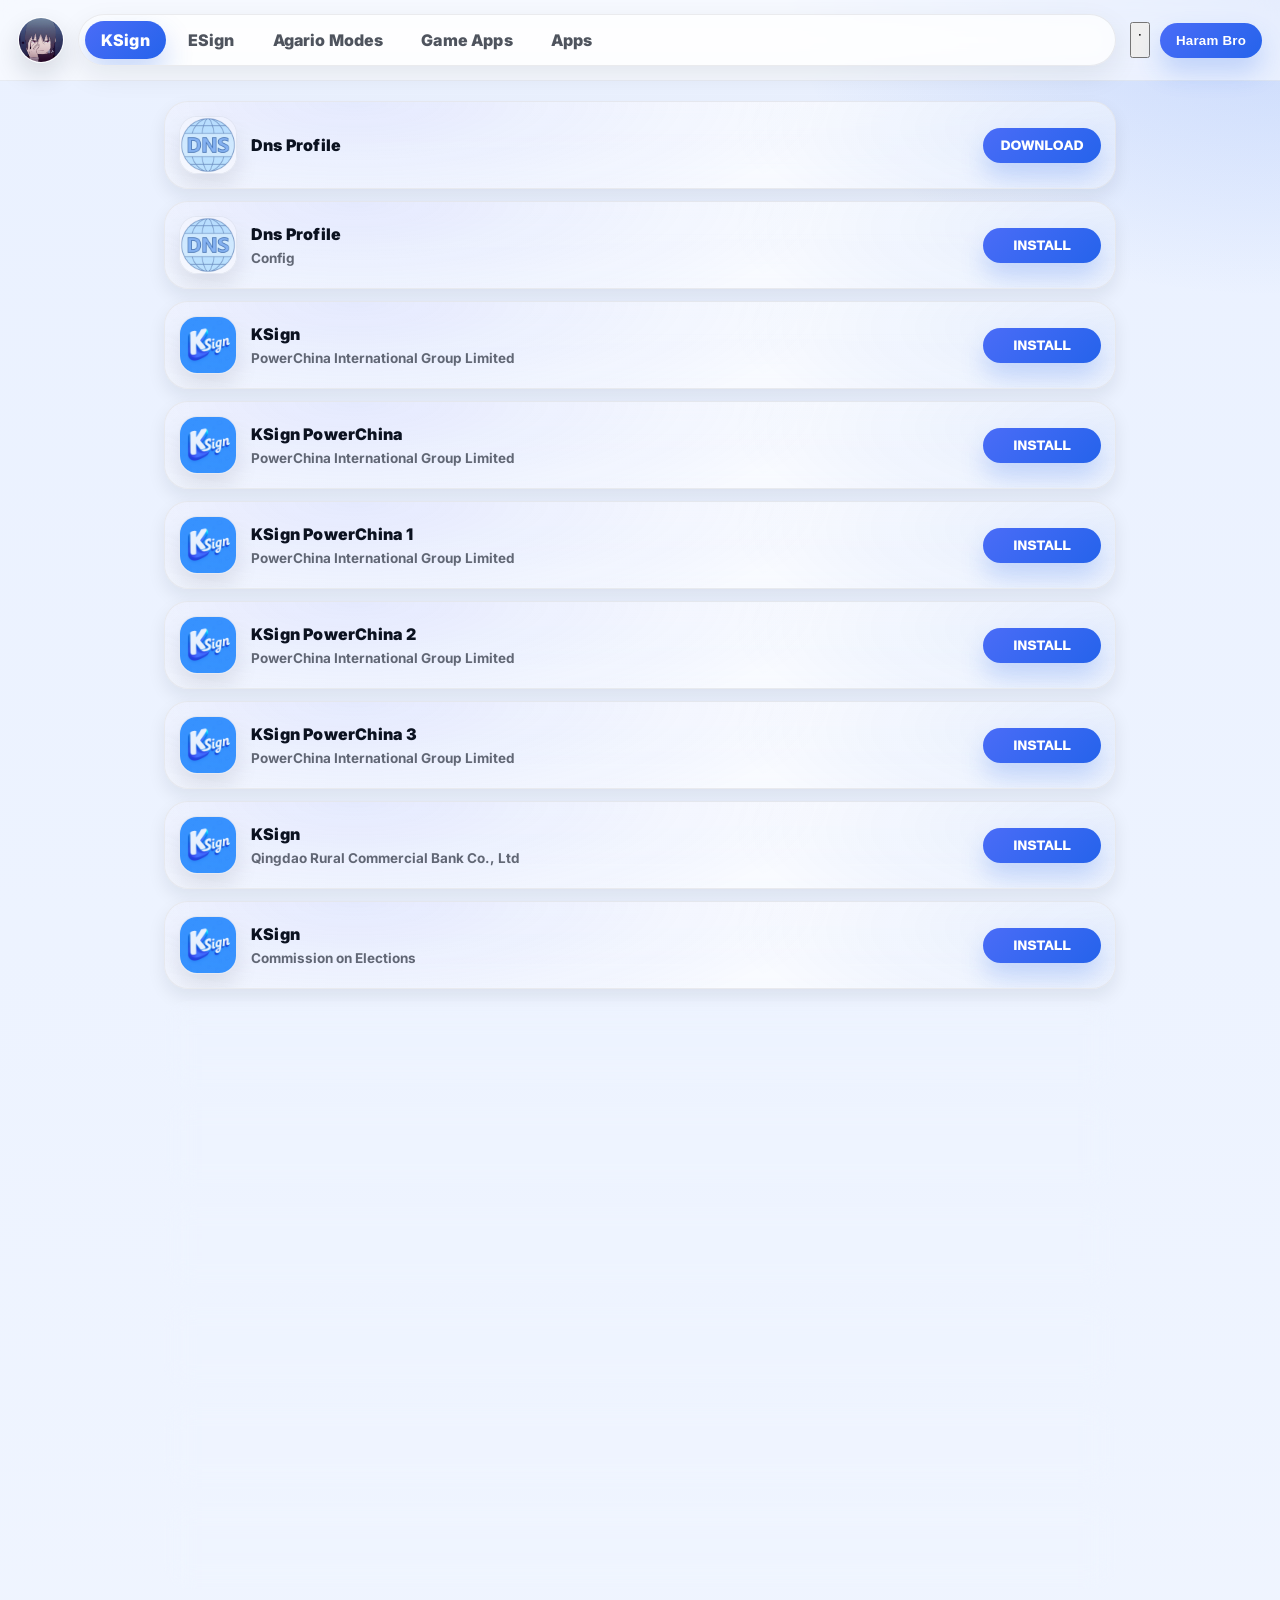
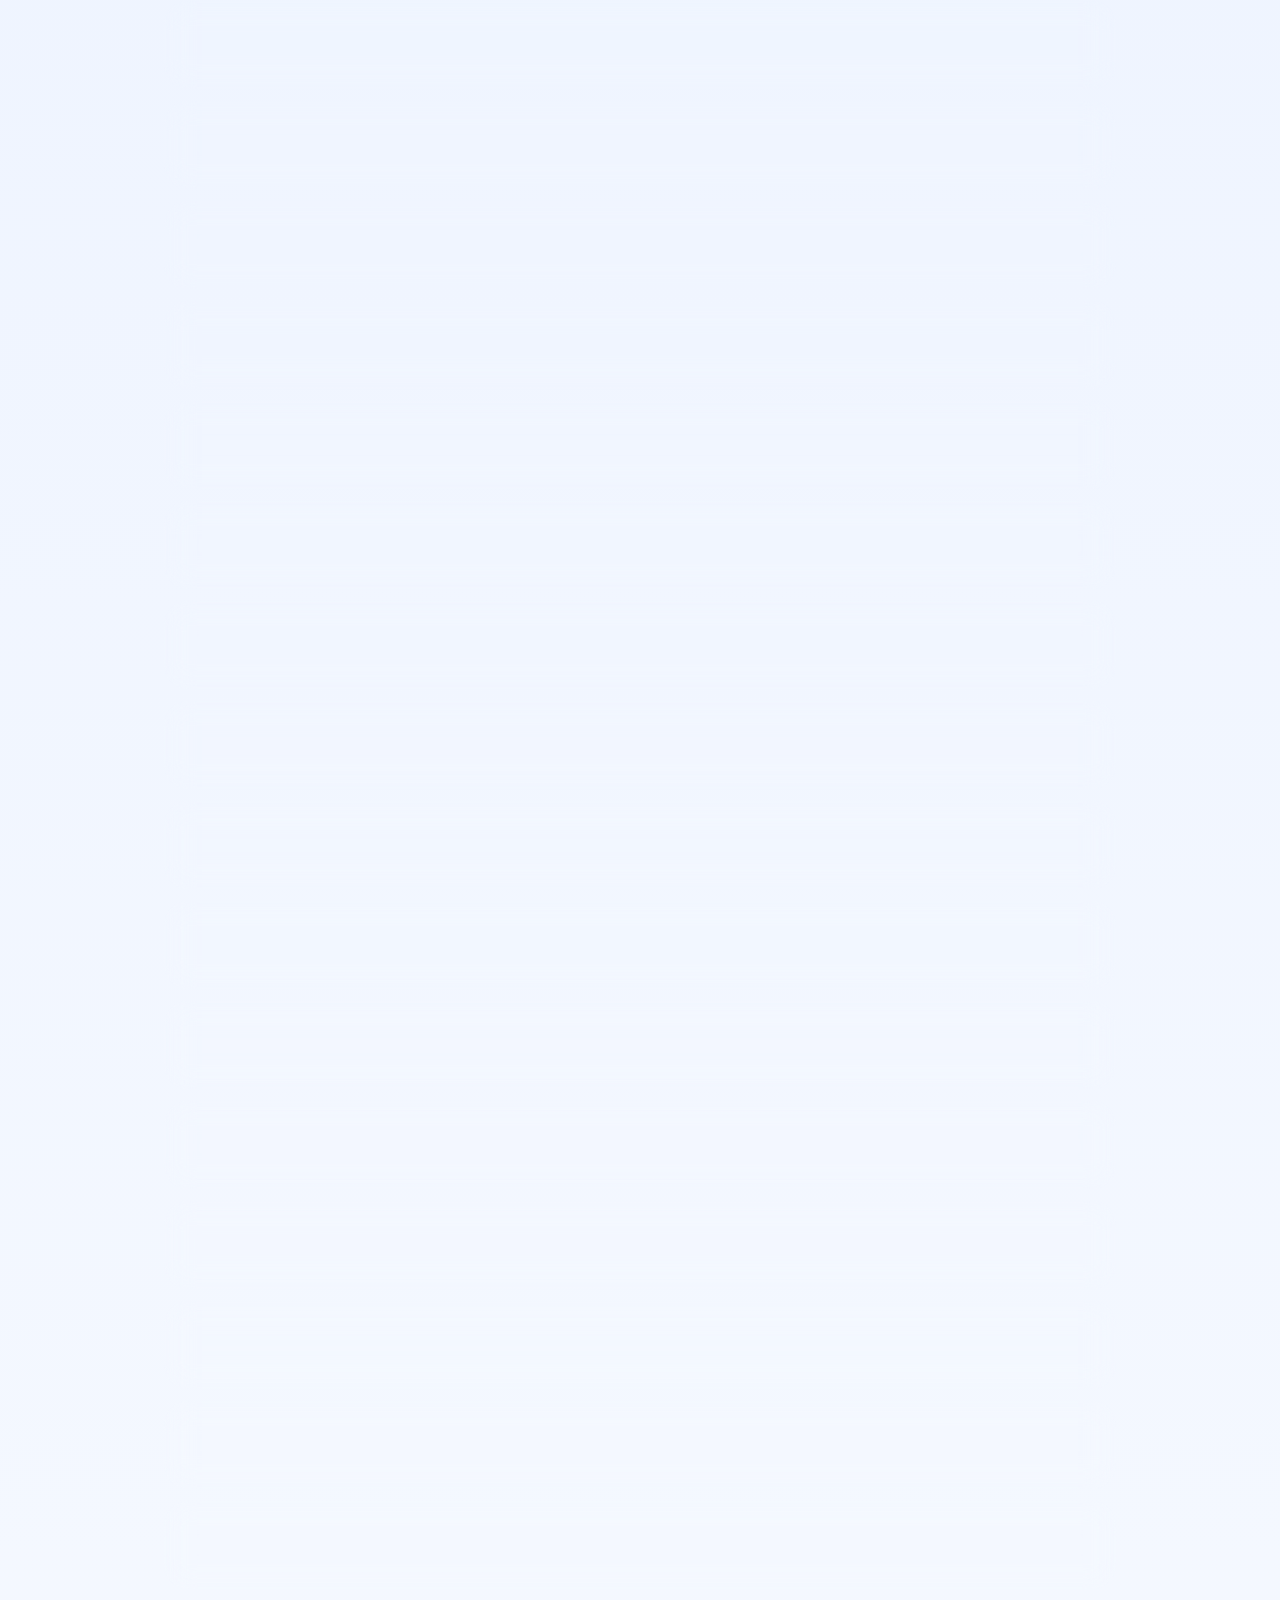
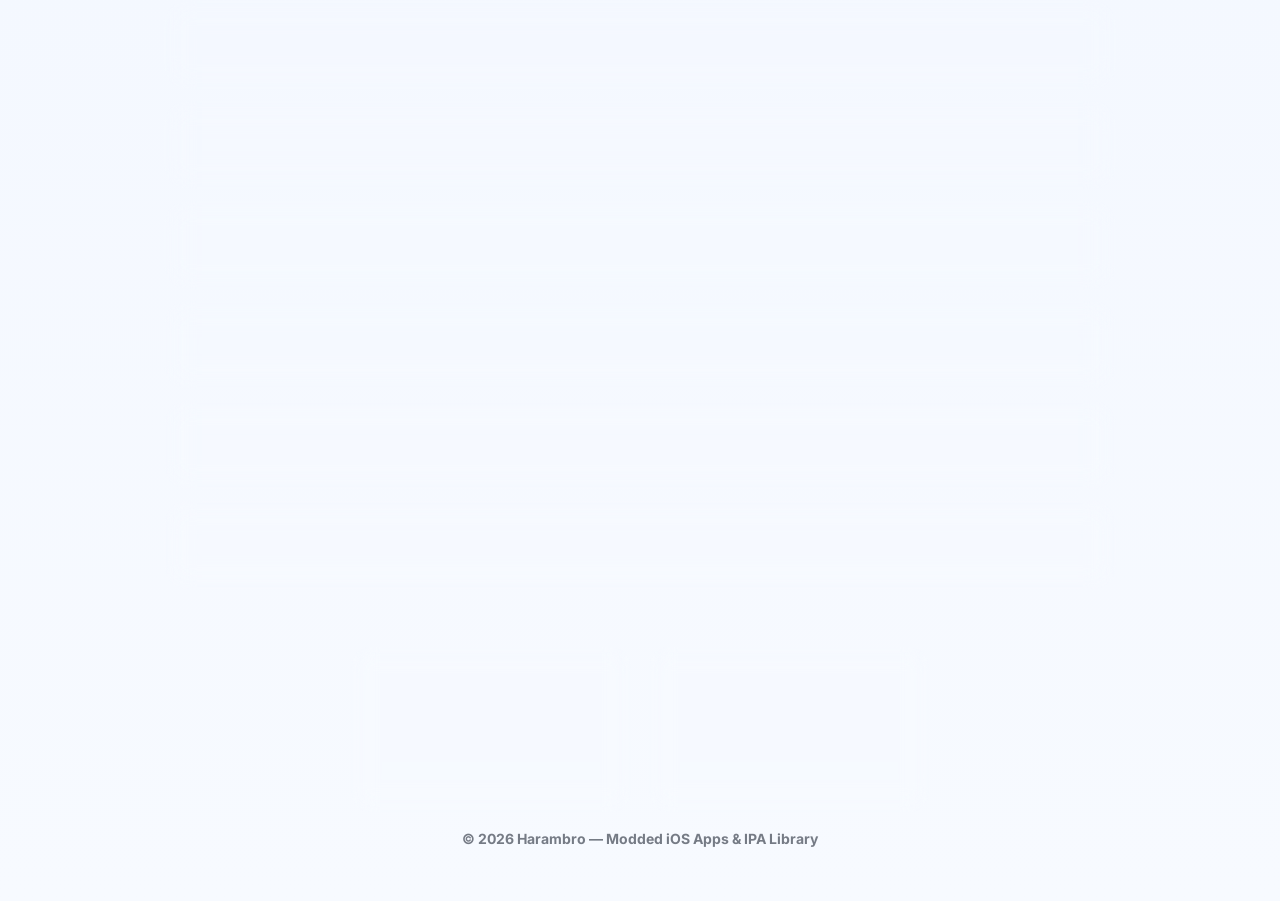
==== index.html @ 7021d822 "Update index.html" ====
<!DOCTYPE html>
<html lang="en" data-theme="light">
<head>
<meta charset="UTF-8">
<meta name="viewport" content="width=device-width, initial-scale=1.0">
<meta name="description" content="Harambro provides modded iOS apps, IPA files, TrollStore tools and game mods. Download the latest iOS apps easily.">
<meta name="keywords" content="harambro, ios ipa, modded apps, trollstore, jailbreak, game mods">
<meta name="referrer" content="no-referrer-when-downgrade" />
<meta name="1bb9b37bd3d14d3f6d29d3fad0f272951a0d6f9b" content="1bb9b37bd3d14d3f6d29d3fad0f272951a0d6f9b" />
<title>HaramBro</title>

<!-- Premium font -->
<link rel="preconnect" href="https://fonts.googleapis.com">
<link rel="preconnect" href="https://fonts.gstatic.com" crossorigin>
<link href="https://fonts.googleapis.com/css2?family=Inter:wght@500;600;700;800;900&display=swap" rel="stylesheet">

<link rel="stylesheet" href="css/style.css">
<link rel="icon" href="favicon.png">
<link rel="apple-touch-icon" href="favicon.png">
<meta name="apple-mobile-web-app-title" content="Harambro">

<!-- Theme bootstrap: sayfa açılırken flash olmasın -->
<script>
  (function () {
    try {
      var saved = localStorage.getItem("theme"); // "light" | "dark" | null
      var prefersDark = window.matchMedia && window.matchMedia("(prefers-color-scheme: dark)").matches;
      var theme = saved || (prefersDark ? "dark" : "light");
      document.documentElement.setAttribute("data-theme", theme);
    } catch (e) {}
  })();
</script>

<script src="https://pl28561303.effectivegatecpm.com/27/66/ec/2766ece7a0e0304440b31f12e3c950d8.js"></script>
</head>
<body>

<!-- NAVBAR -->
<nav class="navbar">
  <div class="nav-left">
    <img src="images/a.GIF" class="nav-logo" alt="Harambro">
  </div>

  <div class="nav-center">
    <div class="tab active" onclick="showList('list1',this)">KSign</div>
    <div class="tab" onclick="showList('list2',this)">ESign</div>
    <div class="tab" onclick="showList('list3',this)">Agario Modes</div>
    <div class="tab" onclick="showList('list4',this)">Game Apps</div>
    <div class="tab" onclick="showList('list5',this)">Apps</div>
  </div>

  <div class="nav-right">
    <!-- Premium theme toggle -->
    <button class="theme-btn" id="themeToggle" type="button" aria-label="Toggle theme" title="Toggle theme">
      <span class="theme-ring" aria-hidden="true"></span>

      <!-- Sun (Light) -->
      <svg class="theme-ico theme-sun" viewBox="0 0 24 24" aria-hidden="true">
        <path d="M12 18a6 6 0 1 0 0-12 6 6 0 0 0 0 12Z"/>
        <path d="M12 2v2.2M12 19.8V22M4.2 12H2M22 12h-2.2M5.1 5.1l1.55 1.55M17.35 17.35l1.55 1.55M18.9 5.1l-1.55 1.55M6.65 17.35 5.1 18.9"
              fill="none" stroke-linecap="round" stroke-width="2"/>
      </svg>

      <!-- Moon (Dark) -->
      <svg class="theme-ico theme-moon" viewBox="0 0 24 24" aria-hidden="true">
        <path d="M21 14.6A8.2 8.2 0 0 1 9.4 3a6.8 6.8 0 1 0 11.6 11.6Z"/>
      </svg>
    </button>

    <button class="haram-btn">Haram Bro</button>
  </div>
</nav>

<!-- LIST CONTAINER -->
<div id="lists" class="list"></div>

<!-- FOOTER -->
<footer>
  <div class="footer-box">
    <div class="footer-card">
      <h3>About Harambro</h3>
      <p>Harambro is an independent platform providing modded iOS apps, IPA libraries and tools.</p>
    </div>
    <div class="footer-card">
      <h3>Support & Contact</h3>
      <p>Email • Telegram • Contact Page</p>
    </div>
  </div>
  <p class="copy">© 2026 Harambro — Modded iOS Apps & IPA Library</p>
</footer>

<!-- Theme toggle logic (app.js'e dokunmadan) -->
<script>
  (function(){
    var btn = document.getElementById("themeToggle");
    if(!btn) return;

    function apply(theme){
      document.documentElement.setAttribute("data-theme", theme);
      try { localStorage.setItem("theme", theme); } catch(e) {}
    }

    btn.addEventListener("click", function(){
      var now = document.documentElement.getAttribute("data-theme") || "light";
      apply(now === "dark" ? "light" : "dark");
    });
  })();
</script>

<script src="js/app.js"></script>
</body>
</html>
---- css/style.css ----
:root{
  --bg1:#eaf1ff;
  --bg2:#f7faff;

  --surface: rgba(255,255,255,.72);
  --surface-strong: rgba(255,255,255,.92);

  --border: rgba(15, 23, 42, .08);
  --border-strong: rgba(15, 23, 42, .12);

  --text: #0b1220;
  --muted: rgba(11, 18, 32, .62);

  --brand: #4a6cf7;
  --brand2:#2563eb;

  --shadow: 0 18px 45px rgba(15, 23, 42, .10);
  --shadowSoft: 0 10px 28px rgba(15, 23, 42, .08);
  --shadowTight: 0 8px 18px rgba(15, 23, 42, .08);

  --r-xl: 24px;
  --r-lg: 18px;
  --r-pill: 999px;
}

*{ box-sizing: border-box; }

body{
  margin:0;
  font-family: Inter, ui-sans-serif, -apple-system, BlinkMacSystemFont, "Segoe UI", Roboto, Arial, sans-serif;
  color: var(--text);
  background:
    radial-gradient(1200px 650px at 12% -15%, rgba(74,108,247,.24), transparent 55%),
    radial-gradient(900px 540px at 100% 0%, rgba(37,99,235,.18), transparent 55%),
    linear-gradient(var(--bg1), var(--bg2));
}

/* NAVBAR (sticky + glass) */
.navbar{
  position: sticky;
  top: 0;
  z-index: 50;

  display:flex;
  justify-content:space-between;
  align-items:center;
  gap: 14px;

  padding: 14px 18px;

  background: rgba(255,255,255,.55);
  border-bottom: 1px solid rgba(15,23,42,.06);
  backdrop-filter: blur(14px);
}

.nav-left, .nav-right{ display:flex; align-items:center; gap: 10px; }

.nav-logo{
  width:46px;
  height:46px;
  border-radius:50%;
  cursor:pointer;
  box-shadow: 0 12px 26px rgba(15,23,42,.14);
  border: 1px solid rgba(255,255,255,.7);
}

/* Tabs container (scrollable for many tabs) */
.nav-center{
  flex: 1;
  min-width: 0;

  background: rgba(255,255,255,.62);
  padding:6px;
  border-radius: var(--r-pill);
  display:flex;
  gap:6px;

  border: 1px solid var(--border);
  box-shadow: var(--shadowSoft);
  backdrop-filter: blur(12px);

  overflow-x: auto;
  -webkit-overflow-scrolling: touch;
  scrollbar-width: none;
}
.nav-center::-webkit-scrollbar{ display:none; }

/* Tab */
.tab{
  flex: 0 0 auto;
  padding:9px 16px;
  border-radius: var(--r-pill);
  cursor:pointer;

  font-weight: 850;
  letter-spacing: .15px;
  color: rgba(11,18,32,.72);

  user-select:none;
  transition: transform .12s ease, background .18s ease, box-shadow .18s ease, color .18s ease;
}

.tab:hover{
  background: rgba(74,108,247,.10);
  color: rgba(11,18,32,.92);
}

.tab:active{ transform: scale(.99); }

.tab.active{
  background: linear-gradient(135deg, var(--brand), var(--brand2));
  color:white;
  box-shadow: 0 14px 28px rgba(37,99,235,.25);
}

/* Right button */
.haram-btn{
  border:none;
  background: linear-gradient(135deg, var(--brand), var(--brand2));
  color:white;

  padding:10px 16px;
  border-radius: var(--r-pill);
  cursor:pointer;

  font-weight: 900;
  letter-spacing: .2px;

  box-shadow: 0 14px 26px rgba(37,99,235,.22);
  transition: transform .12s ease, filter .18s ease, box-shadow .18s ease;
}
.haram-btn:hover{
  filter: brightness(1.03);
  box-shadow: 0 16px 30px rgba(37,99,235,.26);
}
.haram-btn:active{ transform: scale(.985); }

/* LIST */
.list{
  max-width: 980px;
  margin: 20px auto 0 auto;
  padding: 0 14px 24px 14px;

  display: grid;
  gap: 12px;
}

/* CARD (ultra premium glass) */
.card{
  position: relative;
  overflow: hidden;

  background: linear-gradient(180deg, rgba(255,255,255,.78), rgba(255,255,255,.62));
  border: 1px solid var(--border);
  box-shadow: var(--shadowTight);

  border-radius: var(--r-xl);
  padding: 14px 14px;

  display:flex;
  align-items:center;
  gap: 14px;

  cursor:pointer;
  backdrop-filter: blur(14px);

  transition: transform .12s ease, box-shadow .18s ease, border-color .18s ease, background .18s ease;
}

/* subtle highlight edge */
.card::before{
  content:"";
  position:absolute;
  inset:0;
  pointer-events:none;
  background: radial-gradient(800px 240px at 20% 0%, rgba(74,108,247,.14), transparent 60%),
              radial-gradient(700px 240px at 100% 30%, rgba(37,99,235,.10), transparent 55%);
  opacity: .9;
}

.card:hover{
  transform: translateY(-1px);
  border-color: rgba(74,108,247,.22);
  box-shadow: var(--shadow);
  background: linear-gradient(180deg, rgba(255,255,255,.92), rgba(255,255,255,.70));
}

.card:active{
  transform: translateY(0) scale(.995);
}

/* Logo */
.logo{
  width:58px;
  height:58px;
  border-radius: 18px;
  object-fit: cover;

  background: rgba(255,255,255,.75);
  border: 1px solid rgba(15,23,42,.06);
  box-shadow: 0 12px 22px rgba(15,23,42,.10);
}

/* Text */
.text{ flex:1; min-width:0; position: relative; z-index: 1; }

.text h4{
  margin:0;
  font-size: 16px;
  font-weight: 950;
  letter-spacing: .2px;
  color: var(--text);
}

.text p{
  margin:6px 0 0 0;
  color: var(--muted);
  font-size: 13.5px;
  font-weight: 700;
  line-height: 1.25;

  overflow:hidden;
  text-overflow: ellipsis;
  white-space: nowrap;
}

/* boş açıklamayı gizle (premium temizlik) */
.text p:empty{ display:none; }

/* Button */
.btn{
  position: relative;
  z-index: 1;

  background: linear-gradient(135deg, var(--brand), var(--brand2));
  color:white;
  border:none;

  padding:10px 16px;
  border-radius: var(--r-pill);

  font-weight: 950;
  letter-spacing: .35px;

  box-shadow: 0 14px 24px rgba(37,99,235,.22);
  transition: transform .12s ease, filter .18s ease, box-shadow .18s ease;
  min-width: 118px;
}

.card:hover .btn{
  filter: brightness(1.04);
  box-shadow: 0 16px 30px rgba(37,99,235,.26);
}

.btn:active{ transform: scale(.985); }

/* FOOTER */
footer{
  padding: 34px 18px 40px 18px;
  text-align:center;
}

.footer-box{
  display:flex;
  justify-content:center;
  gap:18px;
  flex-wrap:wrap;
}

.footer-card{
  background: linear-gradient(180deg, rgba(255,255,255,.82), rgba(255,255,255,.68));
  padding: 22px;
  border-radius: 20px;
  width: 280px;

  border: 1px solid var(--border);
  box-shadow: var(--shadowSoft);
  backdrop-filter: blur(12px);
}

.footer-card h3{
  margin: 0 0 10px 0;
  font-weight: 950;
  letter-spacing: .2px;
}
.footer-card p{
  margin: 0;
  color: rgba(11,18,32,.68);
  font-weight: 650;
  line-height: 1.35;
}

.copy{
  margin-top:18px;
  color: rgba(11,18,32,.55);
  font-size: 14px;
  font-weight: 700;
}

/* Responsive */
@media(max-width:700px){
  .navbar{ padding: 12px 12px; gap: 10px; }
  .haram-btn{ padding: 10px 14px; }

  .list{ padding: 0 12px 22px 12px; gap: 10px; }
  .card{ padding: 12px; border-radius: 20px; }
  .logo{ width: 52px; height: 52px; border-radius: 16px; }
  .btn{ min-width: 108px; padding: 10px 12px; }
}
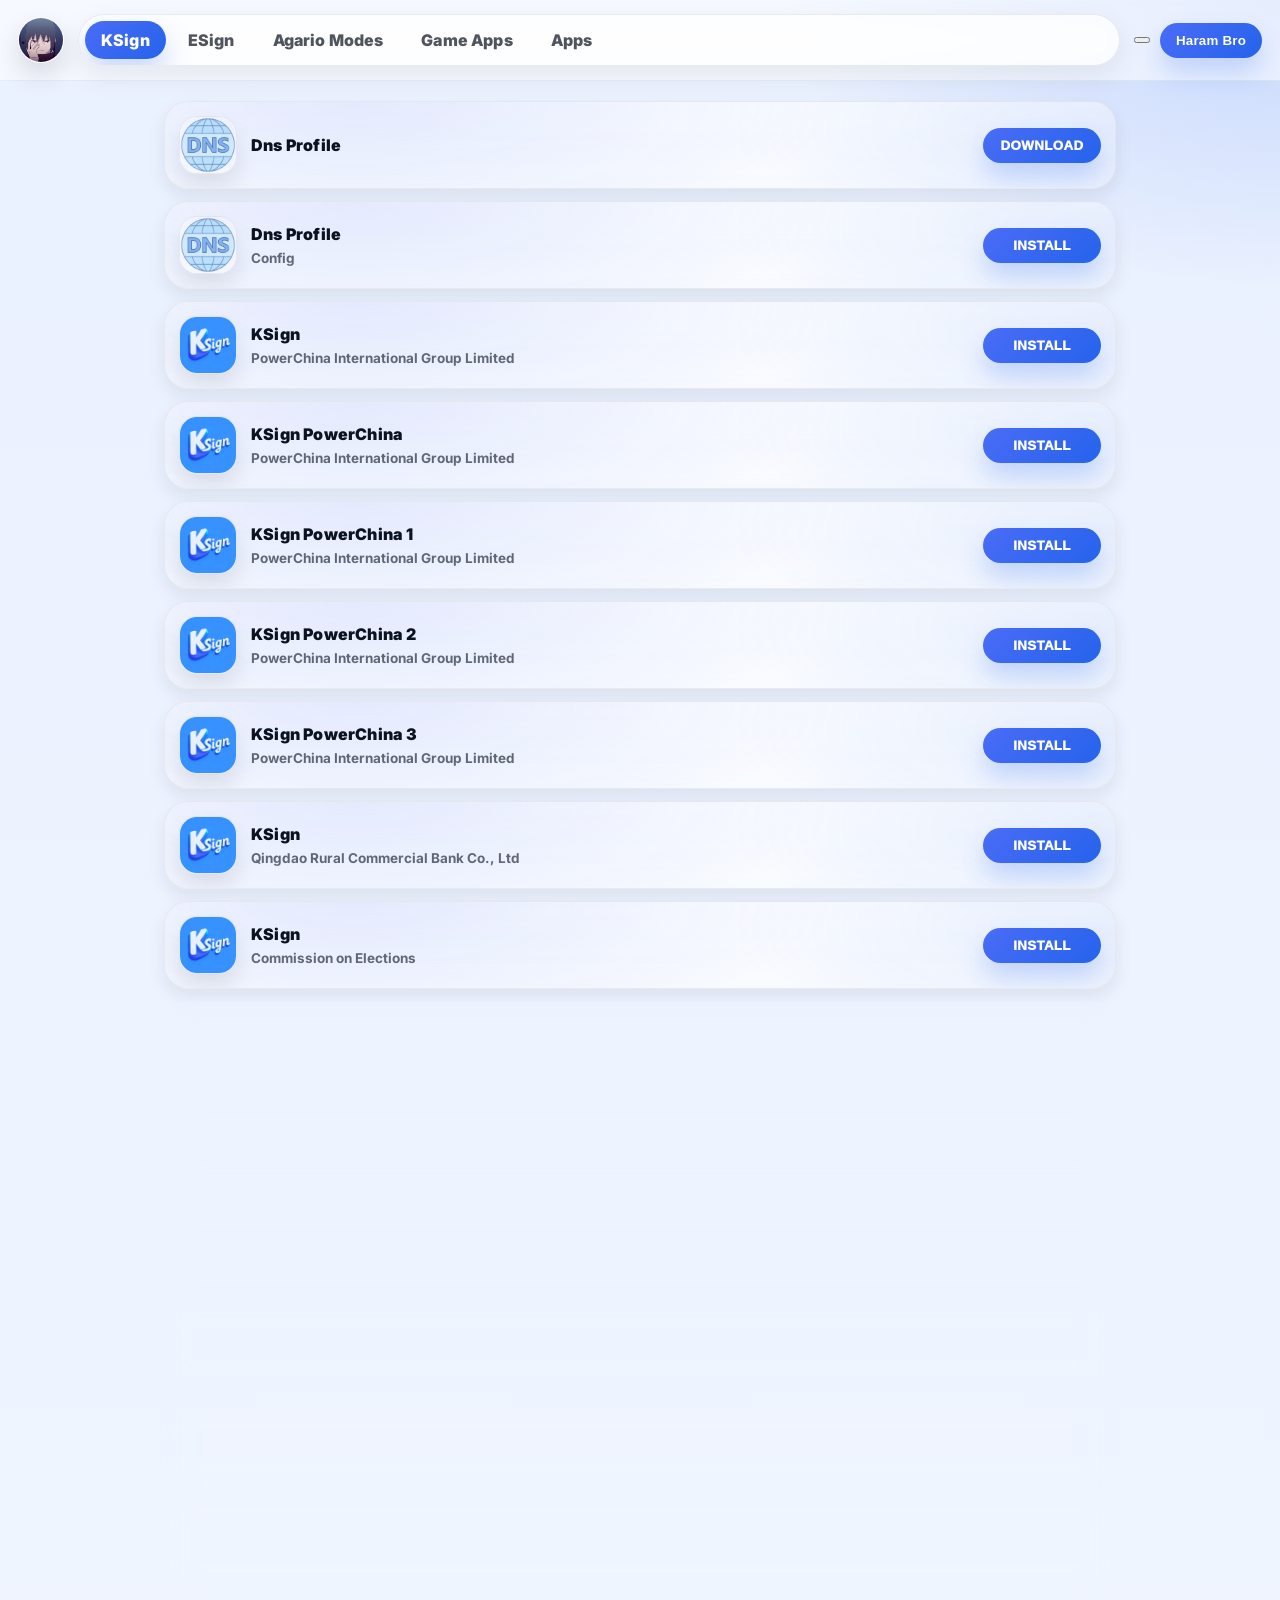
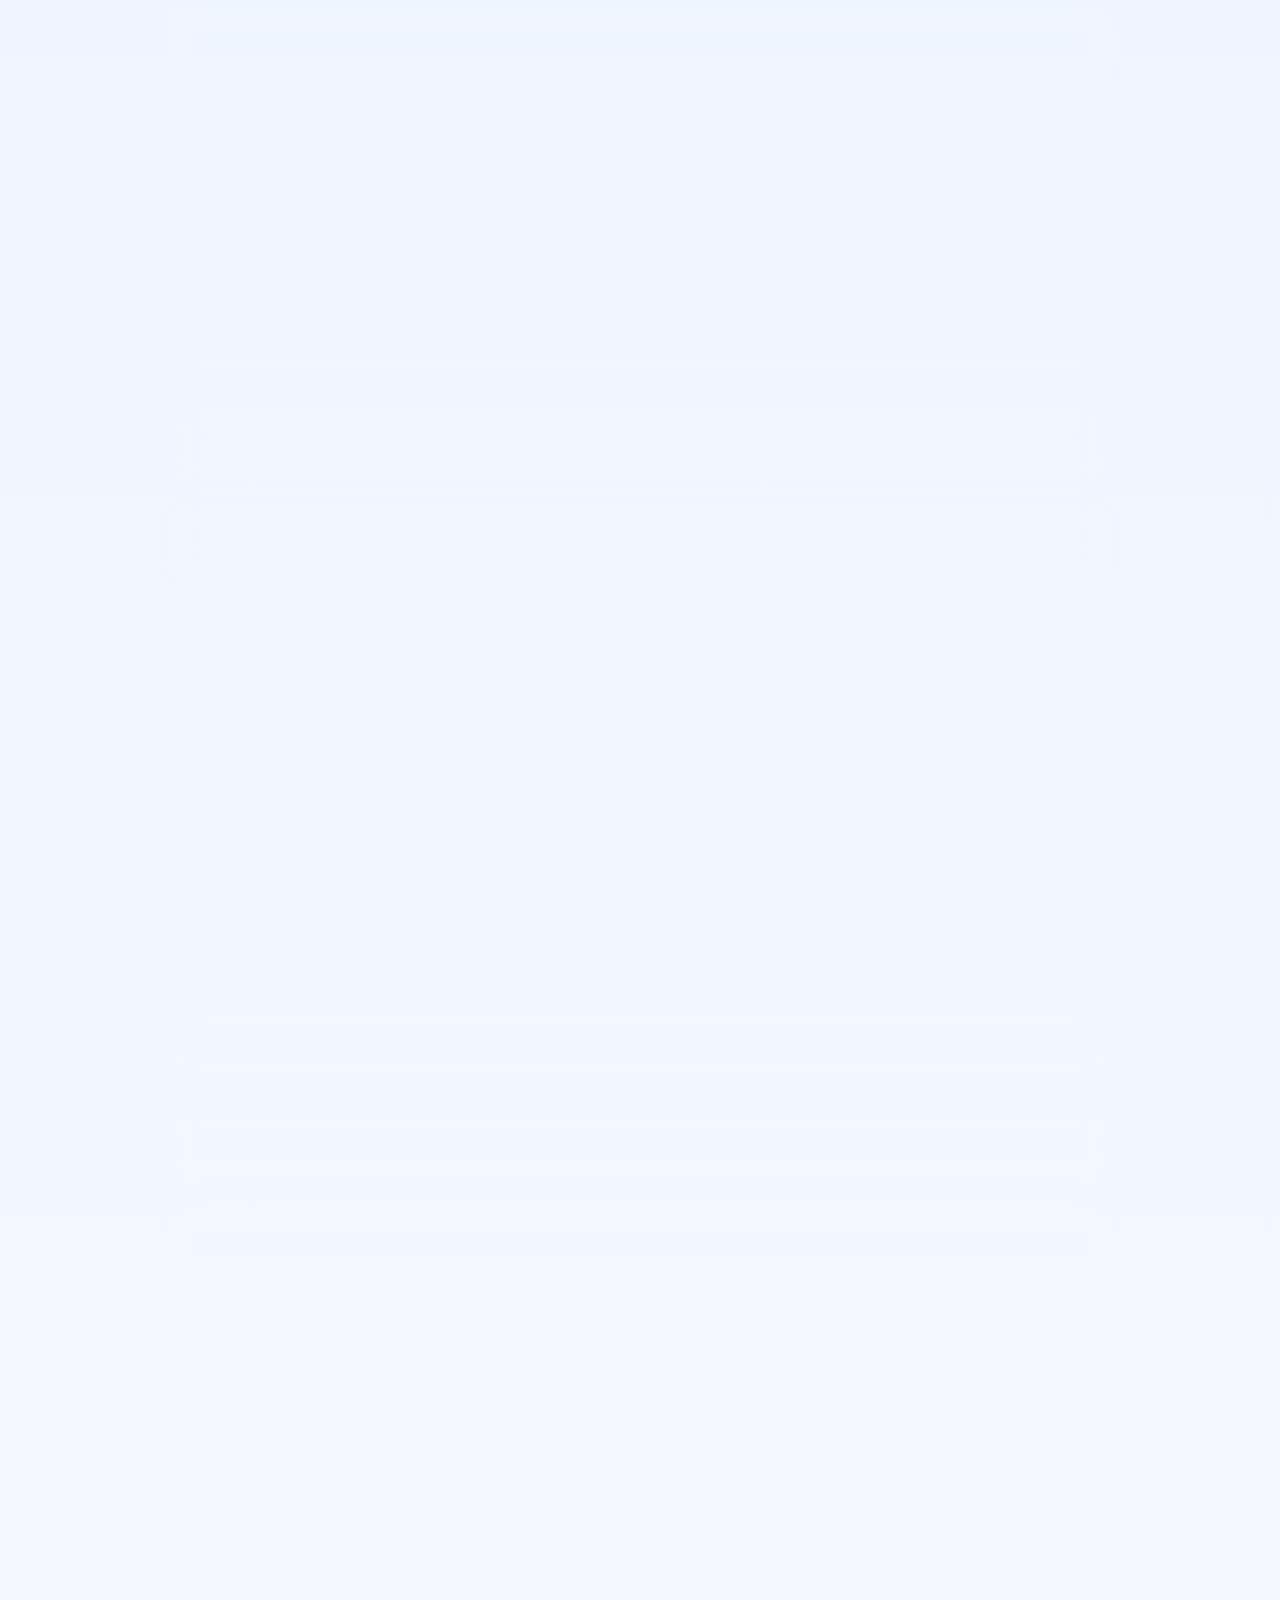
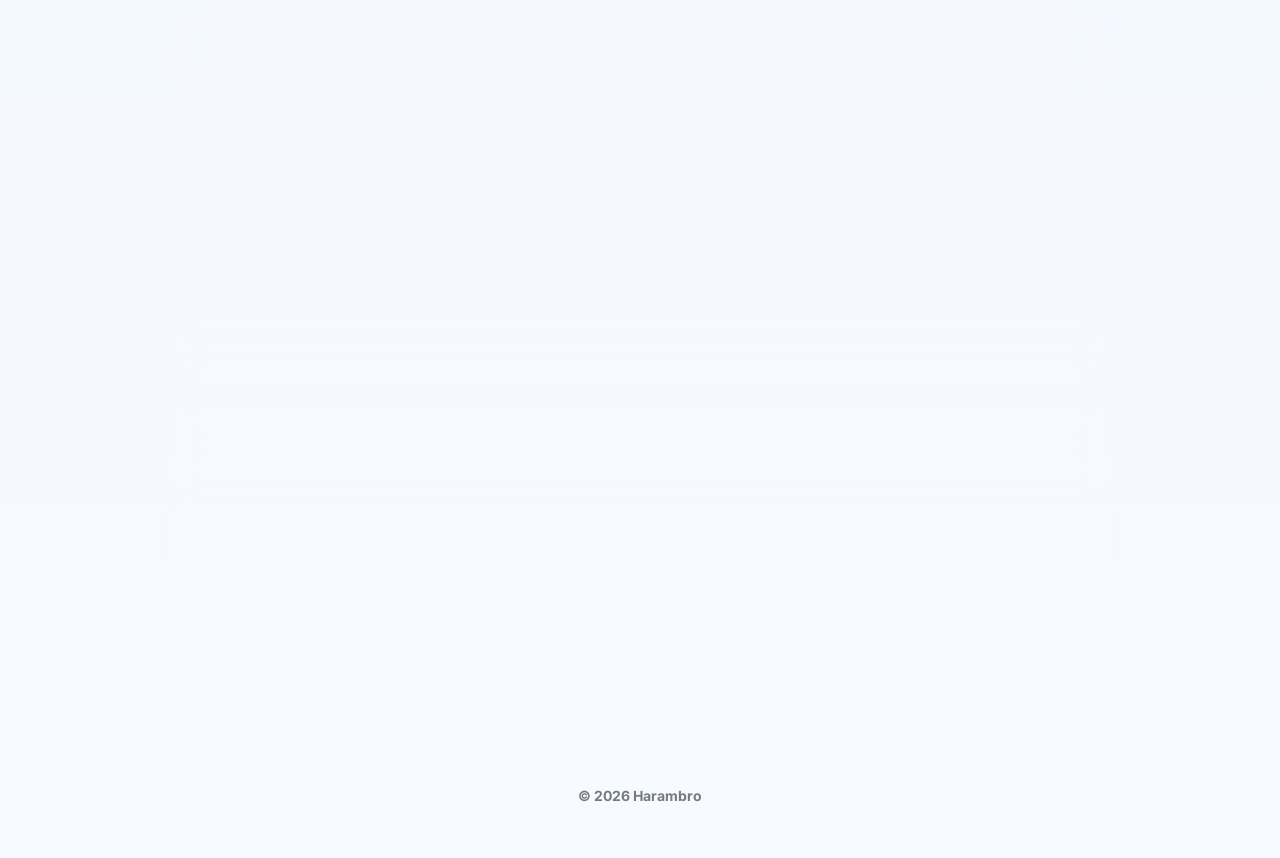
==== commit 116ce246: "Update index.html" ====
--- a/index.html
+++ b/index.html
@@ -3,42 +3,30 @@
 <head>
 <meta charset="UTF-8">
 <meta name="viewport" content="width=device-width, initial-scale=1.0">
-<meta name="description" content="Harambro provides modded iOS apps, IPA files, TrollStore tools and game mods. Download the latest iOS apps easily.">
-<meta name="keywords" content="harambro, ios ipa, modded apps, trollstore, jailbreak, game mods">
-<meta name="referrer" content="no-referrer-when-downgrade" />
-<meta name="1bb9b37bd3d14d3f6d29d3fad0f272951a0d6f9b" content="1bb9b37bd3d14d3f6d29d3fad0f272951a0d6f9b" />
 <title>HaramBro</title>
 
-<!-- Premium font -->
 <link rel="preconnect" href="https://fonts.googleapis.com">
 <link rel="preconnect" href="https://fonts.gstatic.com" crossorigin>
 <link href="https://fonts.googleapis.com/css2?family=Inter:wght@500;600;700;800;900&display=swap" rel="stylesheet">
 
 <link rel="stylesheet" href="css/style.css">
-<link rel="icon" href="favicon.png">
-<link rel="apple-touch-icon" href="favicon.png">
-<meta name="apple-mobile-web-app-title" content="Harambro">
 
-<!-- Theme bootstrap: sayfa açılırken flash olmasın -->
 <script>
-  (function () {
-    try {
-      var saved = localStorage.getItem("theme"); // "light" | "dark" | null
-      var prefersDark = window.matchMedia && window.matchMedia("(prefers-color-scheme: dark)").matches;
-      var theme = saved || (prefersDark ? "dark" : "light");
-      document.documentElement.setAttribute("data-theme", theme);
-    } catch (e) {}
-  })();
+(function(){
+  try{
+    var saved = localStorage.getItem("theme");
+    var prefersDark = window.matchMedia("(prefers-color-scheme: dark)").matches;
+    var theme = saved || (prefersDark ? "dark" : "light");
+    document.documentElement.setAttribute("data-theme", theme);
+  }catch(e){}
+})();
 </script>
-
-<script src="https://pl28561303.effectivegatecpm.com/27/66/ec/2766ece7a0e0304440b31f12e3c950d8.js"></script>
 </head>
 <body>
 
-<!-- NAVBAR -->
 <nav class="navbar">
   <div class="nav-left">
-    <img src="images/a.GIF" class="nav-logo" alt="Harambro">
+    <img src="images/a.GIF" class="nav-logo">
   </div>
 
   <div class="nav-center">
@@ -50,61 +38,47 @@
   </div>
 
   <div class="nav-right">
-    <!-- Premium theme toggle -->
-    <button class="theme-btn" id="themeToggle" type="button" aria-label="Toggle theme" title="Toggle theme">
-      <span class="theme-ring" aria-hidden="true"></span>
 
-      <!-- Sun (Light) -->
-      <svg class="theme-ico theme-sun" viewBox="0 0 24 24" aria-hidden="true">
-        <path d="M12 18a6 6 0 1 0 0-12 6 6 0 0 0 0 12Z"/>
-        <path d="M12 2v2.2M12 19.8V22M4.2 12H2M22 12h-2.2M5.1 5.1l1.55 1.55M17.35 17.35l1.55 1.55M18.9 5.1l-1.55 1.55M6.65 17.35 5.1 18.9"
-              fill="none" stroke-linecap="round" stroke-width="2"/>
-      </svg>
-
-      <!-- Moon (Dark) -->
-      <svg class="theme-ico theme-moon" viewBox="0 0 24 24" aria-hidden="true">
-        <path d="M21 14.6A8.2 8.2 0 0 1 9.4 3a6.8 6.8 0 1 0 11.6 11.6Z"/>
-      </svg>
+    <!-- ON/OFF THEME SWITCH -->
+    <button class="theme-switch" id="themeToggle" type="button" aria-label="Theme Switch">
+      <span class="switch-track"></span>
+      <span class="switch-knob"></span>
     </button>
 
     <button class="haram-btn">Haram Bro</button>
   </div>
 </nav>
 
-<!-- LIST CONTAINER -->
 <div id="lists" class="list"></div>
 
-<!-- FOOTER -->
 <footer>
   <div class="footer-box">
     <div class="footer-card">
       <h3>About Harambro</h3>
-      <p>Harambro is an independent platform providing modded iOS apps, IPA libraries and tools.</p>
+      <p>Harambro provides modded iOS apps & IPA tools.</p>
     </div>
     <div class="footer-card">
-      <h3>Support & Contact</h3>
-      <p>Email • Telegram • Contact Page</p>
+      <h3>Support</h3>
+      <p>Email • Telegram • Contact</p>
     </div>
   </div>
-  <p class="copy">© 2026 Harambro — Modded iOS Apps & IPA Library</p>
+  <p class="copy">© 2026 Harambro</p>
 </footer>
 
-<!-- Theme toggle logic (app.js'e dokunmadan) -->
 <script>
-  (function(){
-    var btn = document.getElementById("themeToggle");
-    if(!btn) return;
+(function(){
+  var btn = document.getElementById("themeToggle");
 
-    function apply(theme){
-      document.documentElement.setAttribute("data-theme", theme);
-      try { localStorage.setItem("theme", theme); } catch(e) {}
-    }
+  function setTheme(t){
+    document.documentElement.setAttribute("data-theme", t);
+    localStorage.setItem("theme", t);
+  }
 
-    btn.addEventListener("click", function(){
-      var now = document.documentElement.getAttribute("data-theme") || "light";
-      apply(now === "dark" ? "light" : "dark");
-    });
-  })();
+  btn.addEventListener("click", function(){
+    var current = document.documentElement.getAttribute("data-theme");
+    setTheme(current === "dark" ? "light" : "dark");
+  });
+})();
 </script>
 
 <script src="js/app.js"></script>
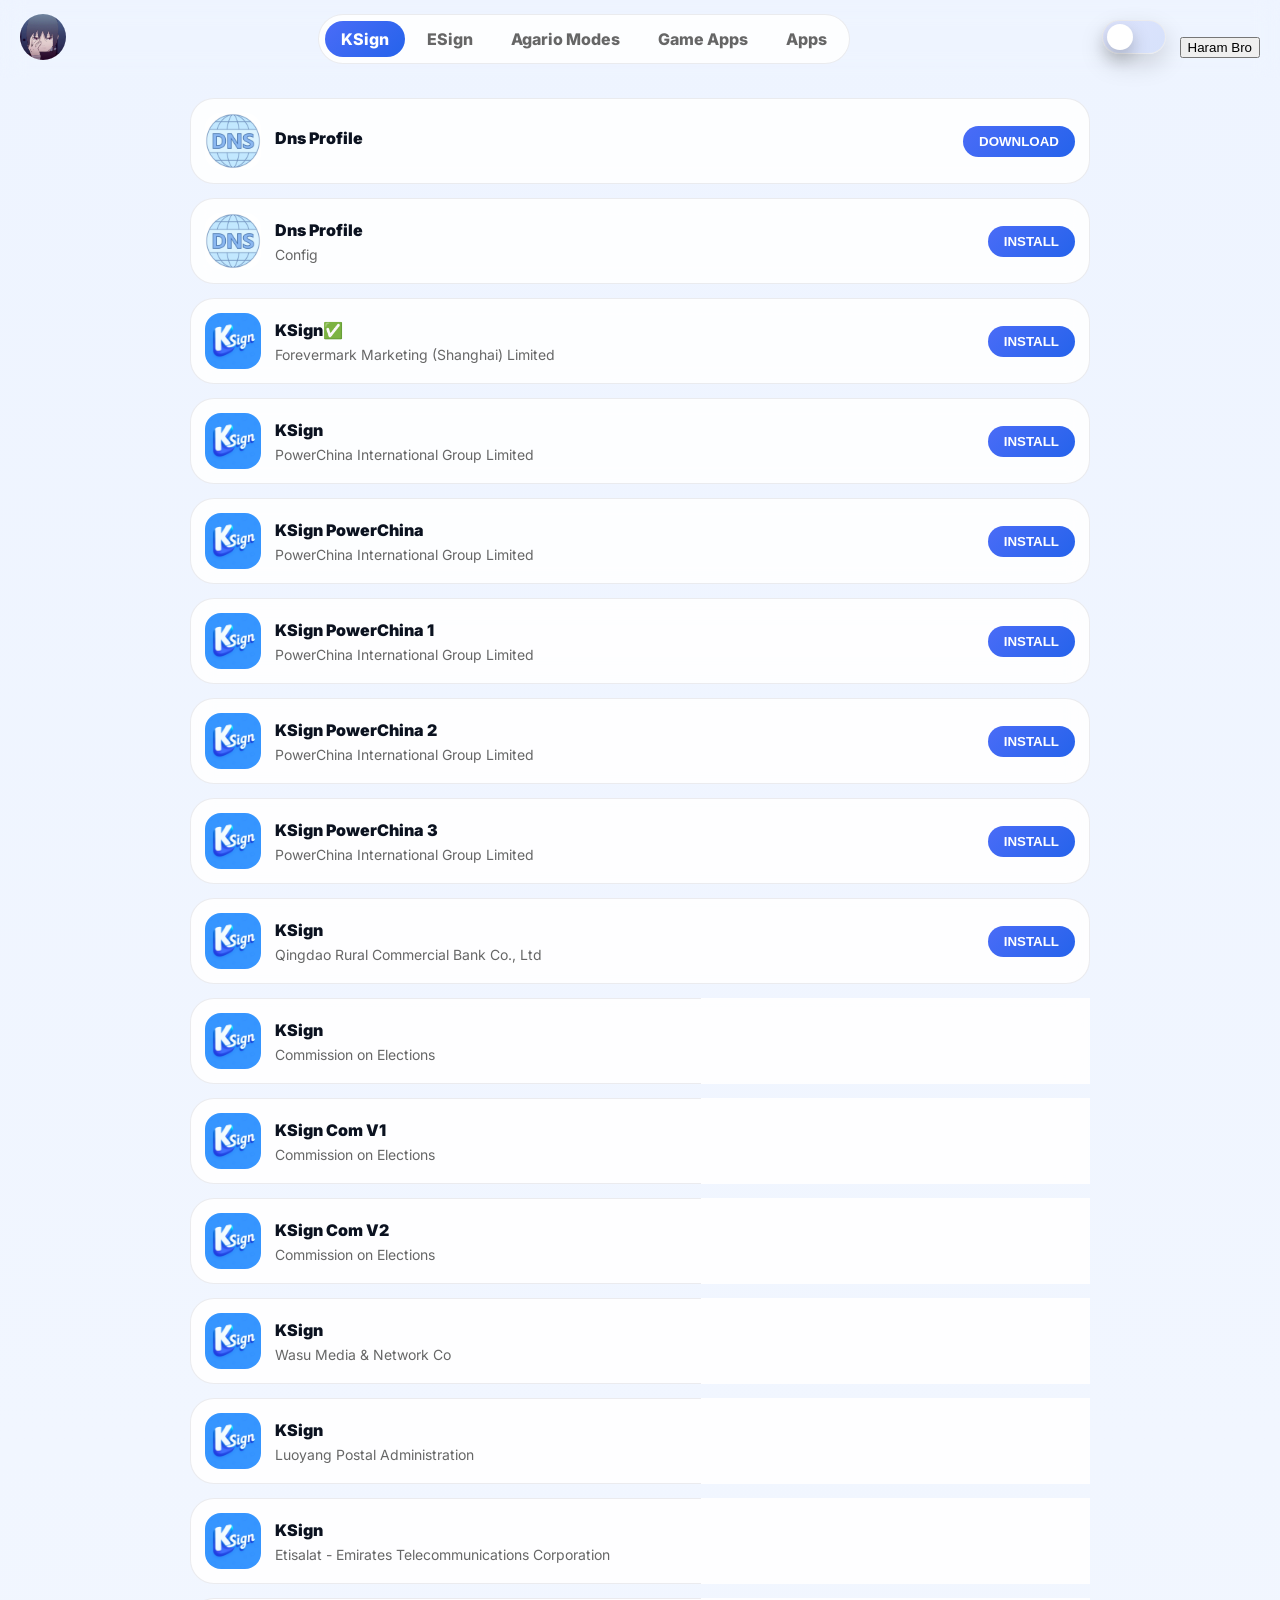
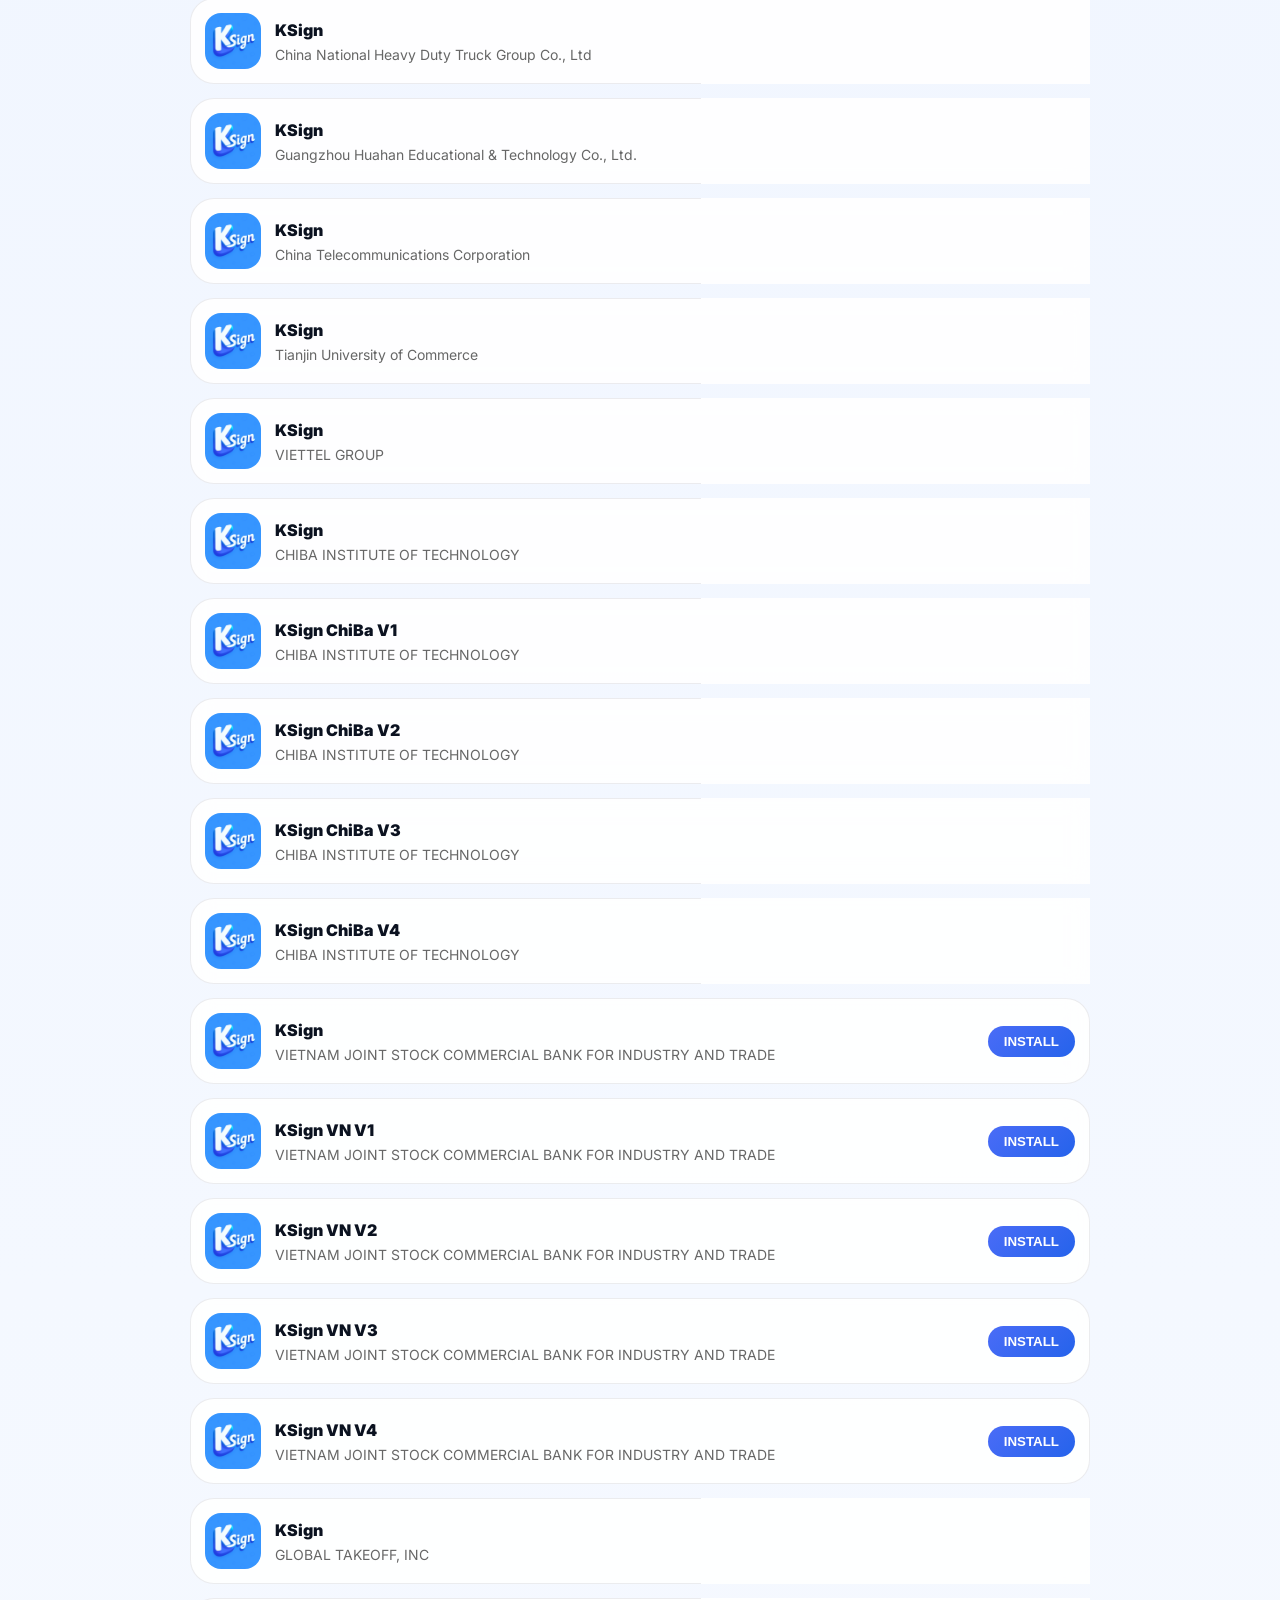
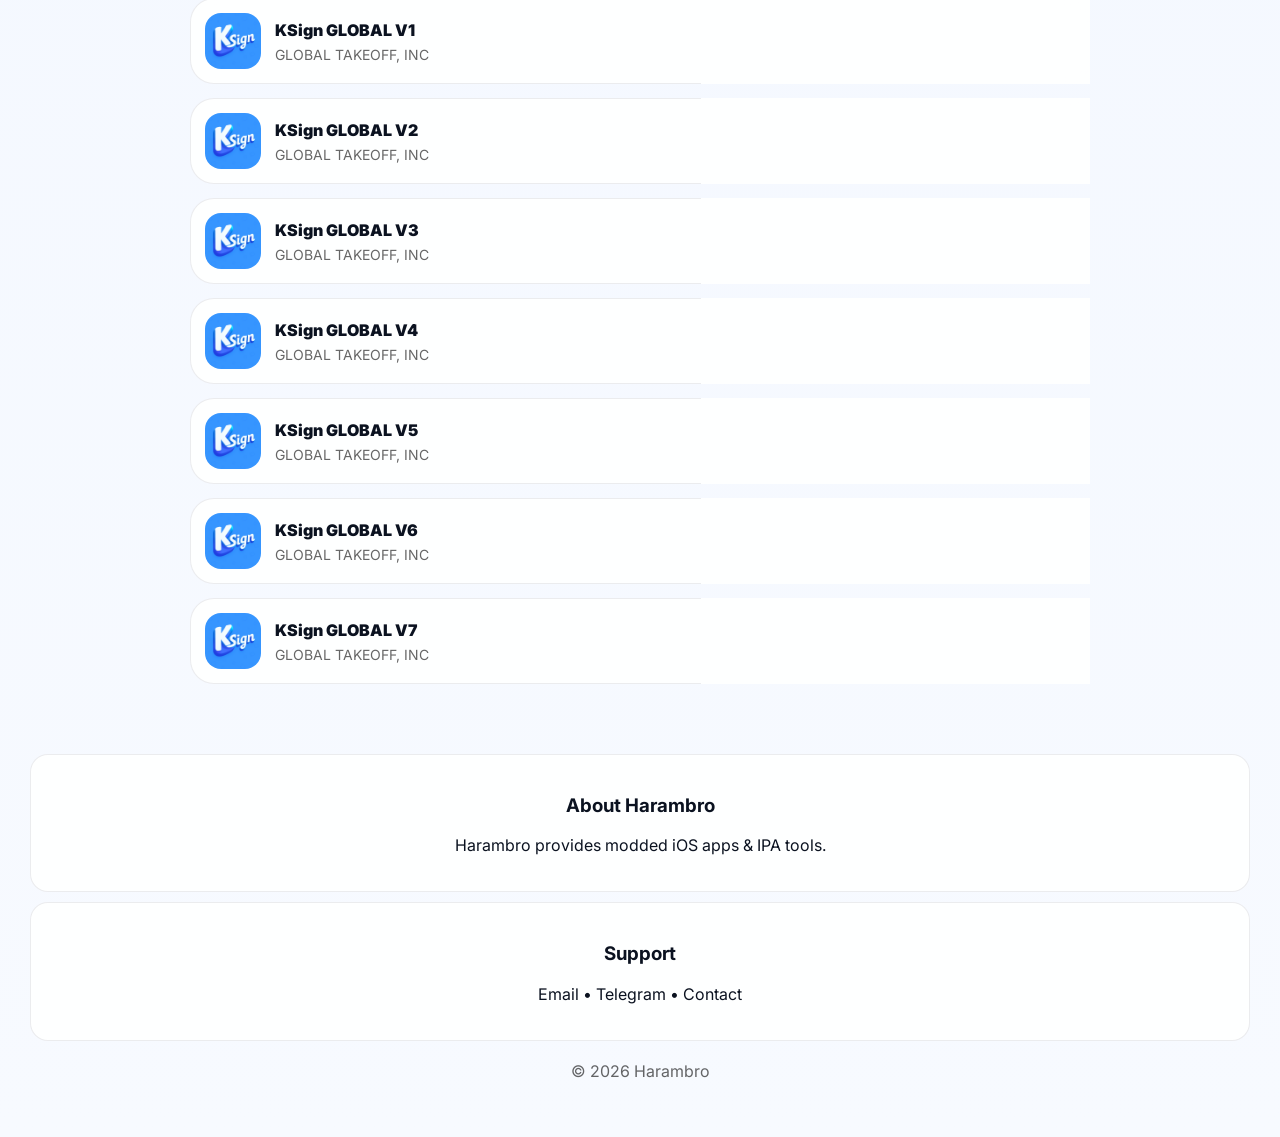
==== commit 509dbcff: "Update index.html" ====
--- a/index.html
+++ b/index.html
@@ -1,86 +1,83 @@
 <!DOCTYPE html>
 <html lang="en" data-theme="light">
 <head>
-<meta charset="UTF-8">
-<meta name="viewport" content="width=device-width, initial-scale=1.0">
-<title>HaramBro</title>
+  <meta charset="UTF-8">
+  <meta name="viewport" content="width=device-width, initial-scale=1.0">
+  <title>HaramBro</title>
 
-<link rel="preconnect" href="https://fonts.googleapis.com">
-<link rel="preconnect" href="https://fonts.gstatic.com" crossorigin>
-<link href="https://fonts.googleapis.com/css2?family=Inter:wght@500;600;700;800;900&display=swap" rel="stylesheet">
+  <link rel="preconnect" href="https://fonts.googleapis.com">
+  <link rel="preconnect" href="https://fonts.gstatic.com" crossorigin>
+  <link href="https://fonts.googleapis.com/css2?family=Inter:wght@500;600;700;800;900&display=swap" rel="stylesheet">
 
-<link rel="stylesheet" href="css/style.css">
+  <link rel="stylesheet" href="css/style.css">
 
-<script>
-(function(){
-  try{
-    var saved = localStorage.getItem("theme");
-    var prefersDark = window.matchMedia("(prefers-color-scheme: dark)").matches;
-    var theme = saved || (prefersDark ? "dark" : "light");
-    document.documentElement.setAttribute("data-theme", theme);
-  }catch(e){}
-})();
-</script>
+  <script>
+    (function(){
+      try{
+        var saved = localStorage.getItem("theme");
+        var prefersDark = window.matchMedia("(prefers-color-scheme: dark)").matches;
+        var theme = saved || (prefersDark ? "dark" : "light");
+        document.documentElement.setAttribute("data-theme", theme);
+      }catch(e){}
+    })();
+  </script>
 </head>
 <body>
 
-<nav class="navbar">
-  <div class="nav-left">
-    <img src="images/a.GIF" class="nav-logo">
-  </div>
+  <nav class="navbar">
+    <div class="nav-left">
+      <img src="images/a.GIF" class="nav-logo" alt="logo">
+    </div>
 
-  <div class="nav-center">
-    <div class="tab active" onclick="showList('list1',this)">KSign</div>
-    <div class="tab" onclick="showList('list2',this)">ESign</div>
-    <div class="tab" onclick="showList('list3',this)">Agario Modes</div>
-    <div class="tab" onclick="showList('list4',this)">Game Apps</div>
-    <div class="tab" onclick="showList('list5',this)">Apps</div>
-  </div>
+    <div class="nav-center">
+      <div class="tab active" onclick="showList('list1',this)">KSign</div>
+      <div class="tab" onclick="showList('list2',this)">ESign</div>
+      <div class="tab" onclick="showList('list3',this)">Agario Modes</div>
+      <div class="tab" onclick="showList('list4',this)">Game Apps</div>
+      <div class="tab" onclick="showList('list5',this)">Apps</div>
+    </div>
 
-  <div class="nav-right">
+    <div class="nav-right">
+      <button class="theme-switch" id="themeToggle" type="button" aria-label="Theme Switch">
+        <span class="switch-track"></span>
+        <span class="switch-knob"></span>
+      </button>
+      <button class="haram-btn">Haram Bro</button>
+    </div>
+  </nav>
 
-    <!-- ON/OFF THEME SWITCH -->
-    <button class="theme-switch" id="themeToggle" type="button" aria-label="Theme Switch">
-      <span class="switch-track"></span>
-      <span class="switch-knob"></span>
-    </button>
+  <div id="lists" class="list"></div>
 
-    <button class="haram-btn">Haram Bro</button>
-  </div>
-</nav>
+  <footer>
+    <div class="footer-box">
+      <div class="footer-card">
+        <h3>About Harambro</h3>
+        <p>Harambro provides modded iOS apps & IPA tools.</p>
+      </div>
+      <div class="footer-card">
+        <h3>Support</h3>
+        <p>Email • Telegram • Contact</p>
+      </div>
+    </div>
+    <p class="copy">© 2026 Harambro</p>
+  </footer>
 
-<div id="lists" class="list"></div>
+  <script>
+    (function(){
+      var btn = document.getElementById("themeToggle");
+      function setTheme(t){
+        document.documentElement.setAttribute("data-theme", t);
+        localStorage.setItem("theme", t);
+      }
+      btn.addEventListener("click", function(){
+        var current = document.documentElement.getAttribute("data-theme");
+        setTheme(current === "dark" ? "light" : "dark");
+      });
+    })();
+  </script>
 
-<footer>
-  <div class="footer-box">
-    <div class="footer-card">
-      <h3>About Harambro</h3>
-      <p>Harambro provides modded iOS apps & IPA tools.</p>
-    </div>
-    <div class="footer-card">
-      <h3>Support</h3>
-      <p>Email • Telegram • Contact</p>
-    </div>
-  </div>
-  <p class="copy">© 2026 Harambro</p>
-</footer>
+  <script src="https://pl28704305.effectivegatecpm.com/b8/c7/a3/b8c7a3140347cf78cfb6c89174a952f0.js" async></script>
 
-<script>
-(function(){
-  var btn = document.getElementById("themeToggle");
-
-  function setTheme(t){
-    document.documentElement.setAttribute("data-theme", t);
-    localStorage.setItem("theme", t);
-  }
-
-  btn.addEventListener("click", function(){
-    var current = document.documentElement.getAttribute("data-theme");
-    setTheme(current === "dark" ? "light" : "dark");
-  });
-})();
-</script>
-
-<script src="js/app.js"></script>
+  <script src="js/app.js"></script>
 </body>
 </html>
--- a/css/style.css
+++ b/css/style.css
@@ -1,309 +1,194 @@
+*{box-sizing:border-box;}
+
 :root{
-  --bg1:#eaf1ff;
-  --bg2:#f7faff;
-
-  --surface: rgba(255,255,255,.72);
-  --surface-strong: rgba(255,255,255,.92);
-
-  --border: rgba(15, 23, 42, .08);
-  --border-strong: rgba(15, 23, 42, .12);
-
-  --text: #0b1220;
-  --muted: rgba(11, 18, 32, .62);
-
-  --brand: #4a6cf7;
+  --brand:#4a6cf7;
   --brand2:#2563eb;
-
-  --shadow: 0 18px 45px rgba(15, 23, 42, .10);
-  --shadowSoft: 0 10px 28px rgba(15, 23, 42, .08);
-  --shadowTight: 0 8px 18px rgba(15, 23, 42, .08);
-
-  --r-xl: 24px;
-  --r-lg: 18px;
-  --r-pill: 999px;
+  --radius:24px;
+  --pill:999px;
+  --font:Inter, sans-serif;
 }
 
-*{ box-sizing: border-box; }
+/* LIGHT */
+html[data-theme="light"]{
+  --bg1:#eef4ff;
+  --bg2:#f7faff;
+  --surface:rgba(255,255,255,.88);
+  --border:rgba(15,23,42,.08);
+  --text:#0b1220;
+  --muted:rgba(0,0,0,.6);
+}
+
+/* DARK */
+html[data-theme="dark"]{
+  --bg1:#050714;
+  --bg2:#0b1020;
+  --surface:rgba(20,24,38,.85);
+  --border:rgba(255,255,255,.08);
+  --text:rgba(255,255,255,.92);
+  --muted:rgba(255,255,255,.6);
+}
 
 body{
   margin:0;
-  font-family: Inter, ui-sans-serif, -apple-system, BlinkMacSystemFont, "Segoe UI", Roboto, Arial, sans-serif;
-  color: var(--text);
+  font-family:var(--font);
+  color:var(--text);
   background:
-    radial-gradient(1200px 650px at 12% -15%, rgba(74,108,247,.24), transparent 55%),
-    radial-gradient(900px 540px at 100% 0%, rgba(37,99,235,.18), transparent 55%),
-    linear-gradient(var(--bg1), var(--bg2));
+    radial-gradient(1000px 500px at 10% -10%, rgba(74,108,247,.25), transparent 55%),
+    linear-gradient(var(--bg1),var(--bg2));
 }
 
-/* NAVBAR (sticky + glass) */
+/* NAV */
 .navbar{
-  position: sticky;
-  top: 0;
-  z-index: 50;
-
   display:flex;
   justify-content:space-between;
   align-items:center;
-  gap: 14px;
-
-  padding: 14px 18px;
-
-  background: rgba(255,255,255,.55);
-  border-bottom: 1px solid rgba(15,23,42,.06);
-  backdrop-filter: blur(14px);
+  padding:14px 20px;
+  backdrop-filter:blur(12px);
 }
-
-.nav-left, .nav-right{ display:flex; align-items:center; gap: 10px; }
 
 .nav-logo{
   width:46px;
   height:46px;
   border-radius:50%;
-  cursor:pointer;
-  box-shadow: 0 12px 26px rgba(15,23,42,.14);
-  border: 1px solid rgba(255,255,255,.7);
 }
 
-/* Tabs container (scrollable for many tabs) */
+/* Tabs */
 .nav-center{
-  flex: 1;
-  min-width: 0;
-
-  background: rgba(255,255,255,.62);
-  padding:6px;
-  border-radius: var(--r-pill);
   display:flex;
   gap:6px;
-
-  border: 1px solid var(--border);
-  box-shadow: var(--shadowSoft);
-  backdrop-filter: blur(12px);
-
-  overflow-x: auto;
-  -webkit-overflow-scrolling: touch;
-  scrollbar-width: none;
-}
-.nav-center::-webkit-scrollbar{ display:none; }
-
-/* Tab */
-.tab{
-  flex: 0 0 auto;
-  padding:9px 16px;
-  border-radius: var(--r-pill);
-  cursor:pointer;
-
-  font-weight: 850;
-  letter-spacing: .15px;
-  color: rgba(11,18,32,.72);
-
-  user-select:none;
-  transition: transform .12s ease, background .18s ease, box-shadow .18s ease, color .18s ease;
+  background:var(--surface);
+  padding:6px;
+  border-radius:var(--pill);
+  border:1px solid var(--border);
 }
 
-.tab:hover{
-  background: rgba(74,108,247,.10);
-  color: rgba(11,18,32,.92);
+.tab{
+  padding:8px 16px;
+  border-radius:var(--pill);
+  font-weight:800;
+  cursor:pointer;
+  color:var(--muted);
 }
 
-.tab:active{ transform: scale(.99); }
-
 .tab.active{
-  background: linear-gradient(135deg, var(--brand), var(--brand2));
-  color:white;
-  box-shadow: 0 14px 28px rgba(37,99,235,.25);
+  background:linear-gradient(135deg,var(--brand),var(--brand2));
+  color:#fff;
 }
 
-/* Right button */
-.haram-btn{
-  border:none;
-  background: linear-gradient(135deg, var(--brand), var(--brand2));
-  color:white;
+/* Premium ON/OFF Switch */
+.theme-switch{
+  position:relative;
+  width:64px;
+  height:34px;
+  border-radius:999px;
+  border:1px solid var(--border);
+  background:var(--surface);
+  cursor:pointer;
+  margin-right:10px;
+  backdrop-filter:blur(12px);
+  box-shadow:0 10px 24px rgba(0,0,0,.15);
+  transition:all .25s ease;
+}
 
-  padding:10px 16px;
-  border-radius: var(--r-pill);
-  cursor:pointer;
+.theme-switch:hover{
+  transform:translateY(-1px);
+  border-color:rgba(74,108,247,.3);
+}
 
-  font-weight: 900;
-  letter-spacing: .2px;
+.theme-switch:active{
+  transform:scale(.98);
+}
 
-  box-shadow: 0 14px 26px rgba(37,99,235,.22);
-  transition: transform .12s ease, filter .18s ease, box-shadow .18s ease;
+.switch-track{
+  position:absolute;
+  inset:0;
+  border-radius:inherit;
+  background:linear-gradient(135deg,var(--brand),var(--brand2));
+  opacity:.18;
+  transition:opacity .25s ease;
 }
-.haram-btn:hover{
-  filter: brightness(1.03);
-  box-shadow: 0 16px 30px rgba(37,99,235,.26);
+
+.switch-knob{
+  position:absolute;
+  width:26px;
+  height:26px;
+  border-radius:50%;
+  top:3px;
+  left:4px;
+  background:#ffffff;
+  box-shadow:0 8px 18px rgba(0,0,0,.25);
+  transition:left .28s cubic-bezier(.2,.8,.2,1), background .25s ease;
 }
-.haram-btn:active{ transform: scale(.985); }
+
+/* DARK = ON */
+html[data-theme="dark"] .switch-track{
+  opacity:.35;
+}
+
+html[data-theme="dark"] .switch-knob{
+  left:34px;
+  background:#111827;
+}
 
 /* LIST */
 .list{
-  max-width: 980px;
-  margin: 20px auto 0 auto;
-  padding: 0 14px 24px 14px;
-
-  display: grid;
-  gap: 12px;
+  max-width:900px;
+  margin:20px auto;
+  display:grid;
+  gap:14px;
 }
 
-/* CARD (ultra premium glass) */
+/* Card */
 .card{
-  position: relative;
-  overflow: hidden;
-
-  background: linear-gradient(180deg, rgba(255,255,255,.78), rgba(255,255,255,.62));
-  border: 1px solid var(--border);
-  box-shadow: var(--shadowTight);
-
-  border-radius: var(--r-xl);
-  padding: 14px 14px;
-
+  background:var(--surface);
+  border:1px solid var(--border);
+  border-radius:var(--radius);
+  padding:14px;
   display:flex;
   align-items:center;
-  gap: 14px;
-
-  cursor:pointer;
-  backdrop-filter: blur(14px);
-
-  transition: transform .12s ease, box-shadow .18s ease, border-color .18s ease, background .18s ease;
-}
-
-/* subtle highlight edge */
-.card::before{
-  content:"";
-  position:absolute;
-  inset:0;
-  pointer-events:none;
-  background: radial-gradient(800px 240px at 20% 0%, rgba(74,108,247,.14), transparent 60%),
-              radial-gradient(700px 240px at 100% 30%, rgba(37,99,235,.10), transparent 55%);
-  opacity: .9;
+  gap:14px;
+  backdrop-filter:blur(10px);
+  transition:.2s;
 }
 
 .card:hover{
-  transform: translateY(-1px);
-  border-color: rgba(74,108,247,.22);
-  box-shadow: var(--shadow);
-  background: linear-gradient(180deg, rgba(255,255,255,.92), rgba(255,255,255,.70));
+  transform:translateY(-2px);
 }
 
-.card:active{
-  transform: translateY(0) scale(.995);
+.logo{
+  width:56px;
+  height:56px;
+  border-radius:16px;
 }
 
-/* Logo */
-.logo{
-  width:58px;
-  height:58px;
-  border-radius: 18px;
-  object-fit: cover;
+.text{flex:1;}
 
-  background: rgba(255,255,255,.75);
-  border: 1px solid rgba(15,23,42,.06);
-  box-shadow: 0 12px 22px rgba(15,23,42,.10);
+.text h4{margin:0;font-weight:900;}
+.text p{margin:6px 0 0;color:var(--muted);font-size:14px;}
+
+.btn{
+  background:linear-gradient(135deg,var(--brand),var(--brand2));
+  border:none;
+  color:#fff;
+  padding:8px 16px;
+  border-radius:var(--pill);
+  font-weight:900;
 }
 
-/* Text */
-.text{ flex:1; min-width:0; position: relative; z-index: 1; }
-
-.text h4{
-  margin:0;
-  font-size: 16px;
-  font-weight: 950;
-  letter-spacing: .2px;
-  color: var(--text);
-}
-
-.text p{
-  margin:6px 0 0 0;
-  color: var(--muted);
-  font-size: 13.5px;
-  font-weight: 700;
-  line-height: 1.25;
-
-  overflow:hidden;
-  text-overflow: ellipsis;
-  white-space: nowrap;
-}
-
-/* boş açıklamayı gizle (premium temizlik) */
-.text p:empty{ display:none; }
-
-/* Button */
-.btn{
-  position: relative;
-  z-index: 1;
-
-  background: linear-gradient(135deg, var(--brand), var(--brand2));
-  color:white;
-  border:none;
-
-  padding:10px 16px;
-  border-radius: var(--r-pill);
-
-  font-weight: 950;
-  letter-spacing: .35px;
-
-  box-shadow: 0 14px 24px rgba(37,99,235,.22);
-  transition: transform .12s ease, filter .18s ease, box-shadow .18s ease;
-  min-width: 118px;
-}
-
-.card:hover .btn{
-  filter: brightness(1.04);
-  box-shadow: 0 16px 30px rgba(37,99,235,.26);
-}
-
-.btn:active{ transform: scale(.985); }
-
-/* FOOTER */
 footer{
-  padding: 34px 18px 40px 18px;
+  padding:40px 20px;
   text-align:center;
 }
 
-.footer-box{
-  display:flex;
-  justify-content:center;
-  gap:18px;
-  flex-wrap:wrap;
-}
-
 .footer-card{
-  background: linear-gradient(180deg, rgba(255,255,255,.82), rgba(255,255,255,.68));
-  padding: 22px;
-  border-radius: 20px;
-  width: 280px;
-
-  border: 1px solid var(--border);
-  box-shadow: var(--shadowSoft);
-  backdrop-filter: blur(12px);
-}
-
-.footer-card h3{
-  margin: 0 0 10px 0;
-  font-weight: 950;
-  letter-spacing: .2px;
-}
-.footer-card p{
-  margin: 0;
-  color: rgba(11,18,32,.68);
-  font-weight: 650;
-  line-height: 1.35;
+  background:var(--surface);
+  border:1px solid var(--border);
+  padding:20px;
+  border-radius:18px;
+  margin:10px;
 }
 
 .copy{
-  margin-top:18px;
-  color: rgba(11,18,32,.55);
-  font-size: 14px;
-  font-weight: 700;
+  margin-top:20px;
+  color:var(--muted);
 }
-
-/* Responsive */
-@media(max-width:700px){
-  .navbar{ padding: 12px 12px; gap: 10px; }
-  .haram-btn{ padding: 10px 14px; }
-
-  .list{ padding: 0 12px 22px 12px; gap: 10px; }
-  .card{ padding: 12px; border-radius: 20px; }
-  .logo{ width: 52px; height: 52px; border-radius: 16px; }
-  .btn{ min-width: 108px; padding: 10px 12px; }
-}
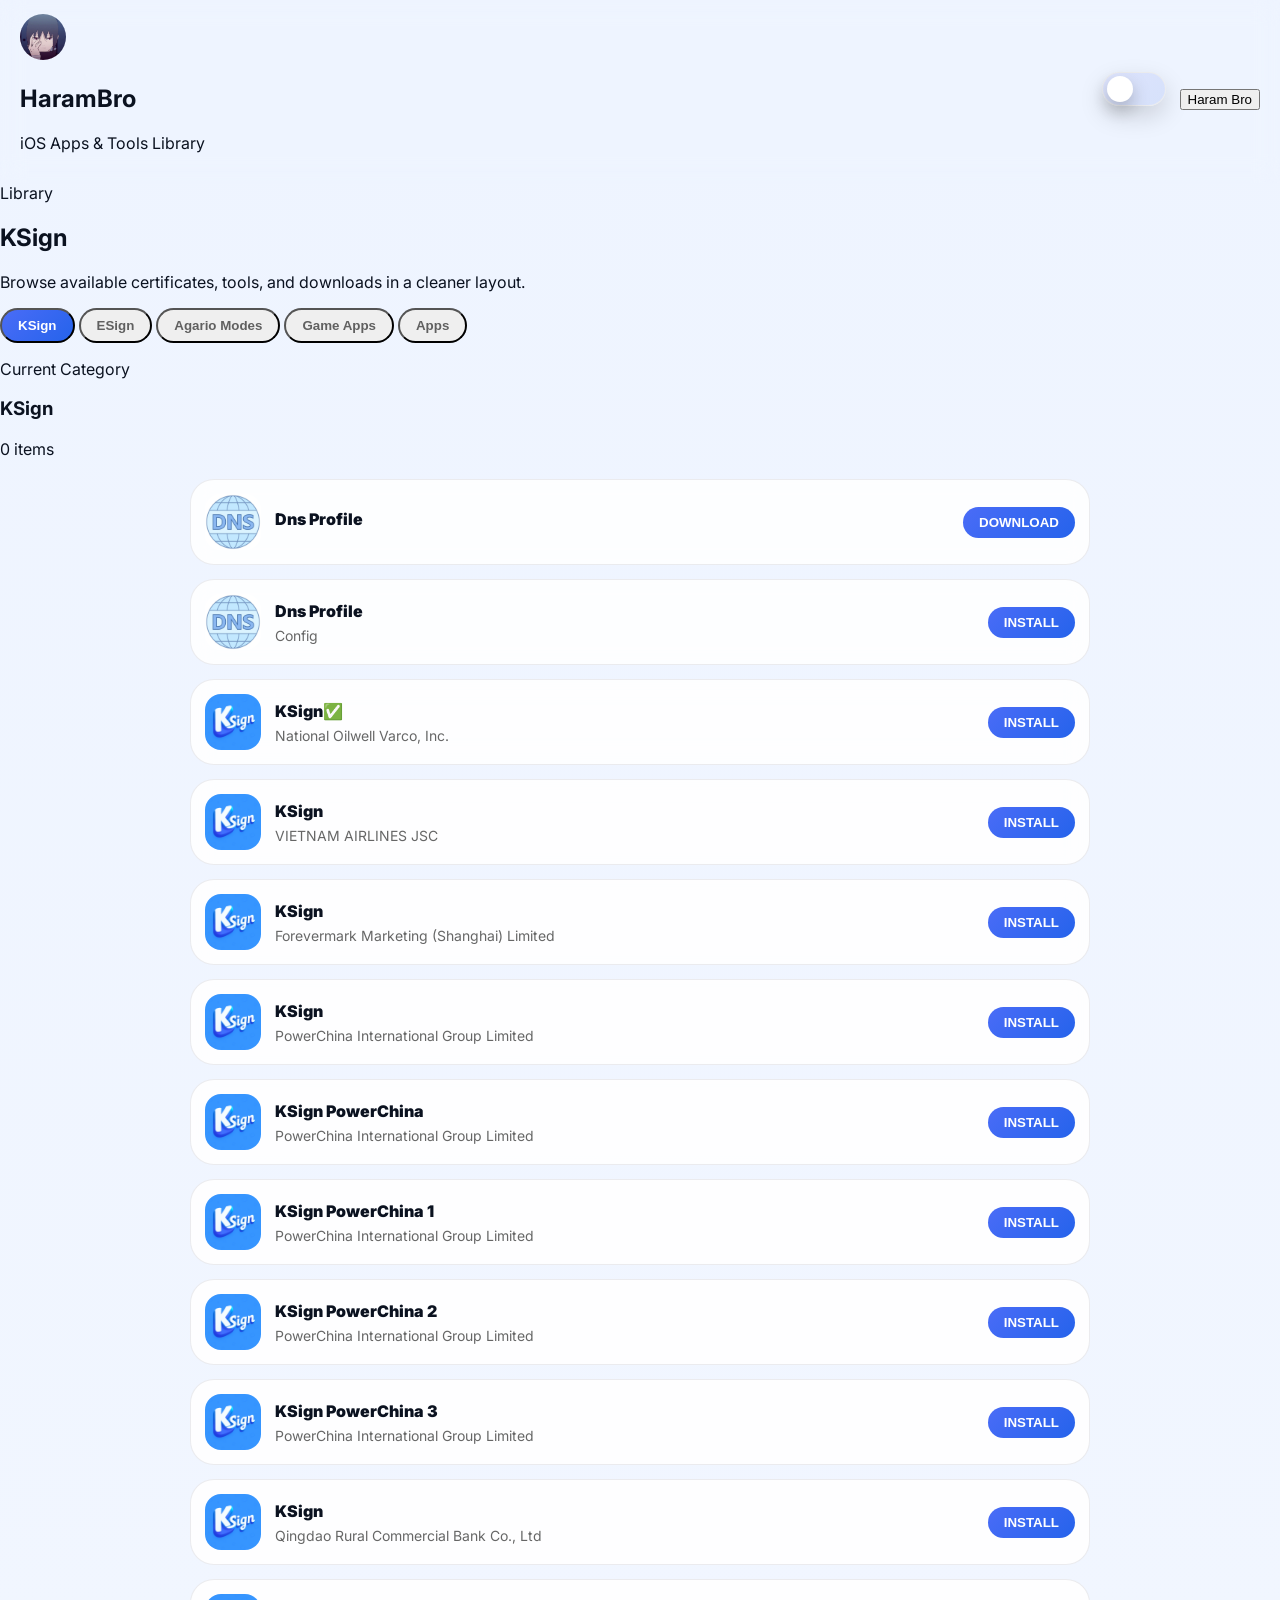
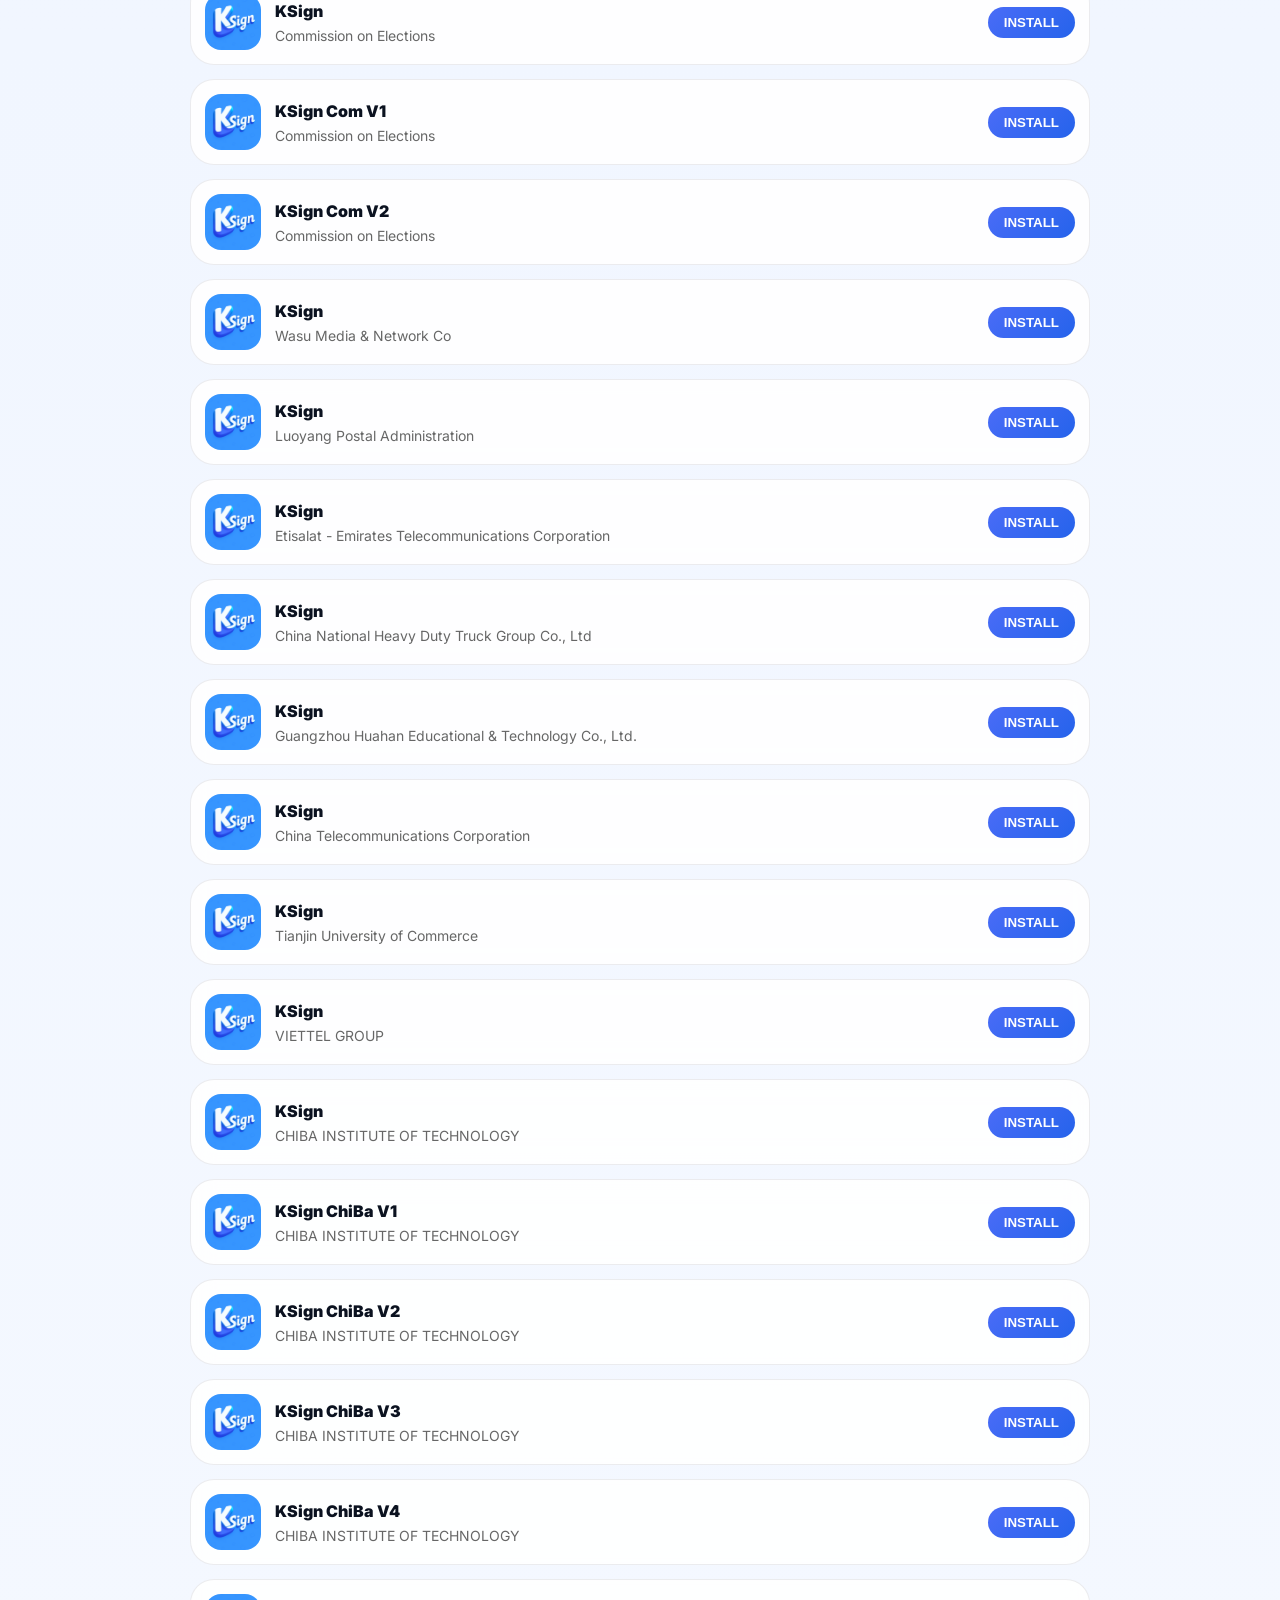
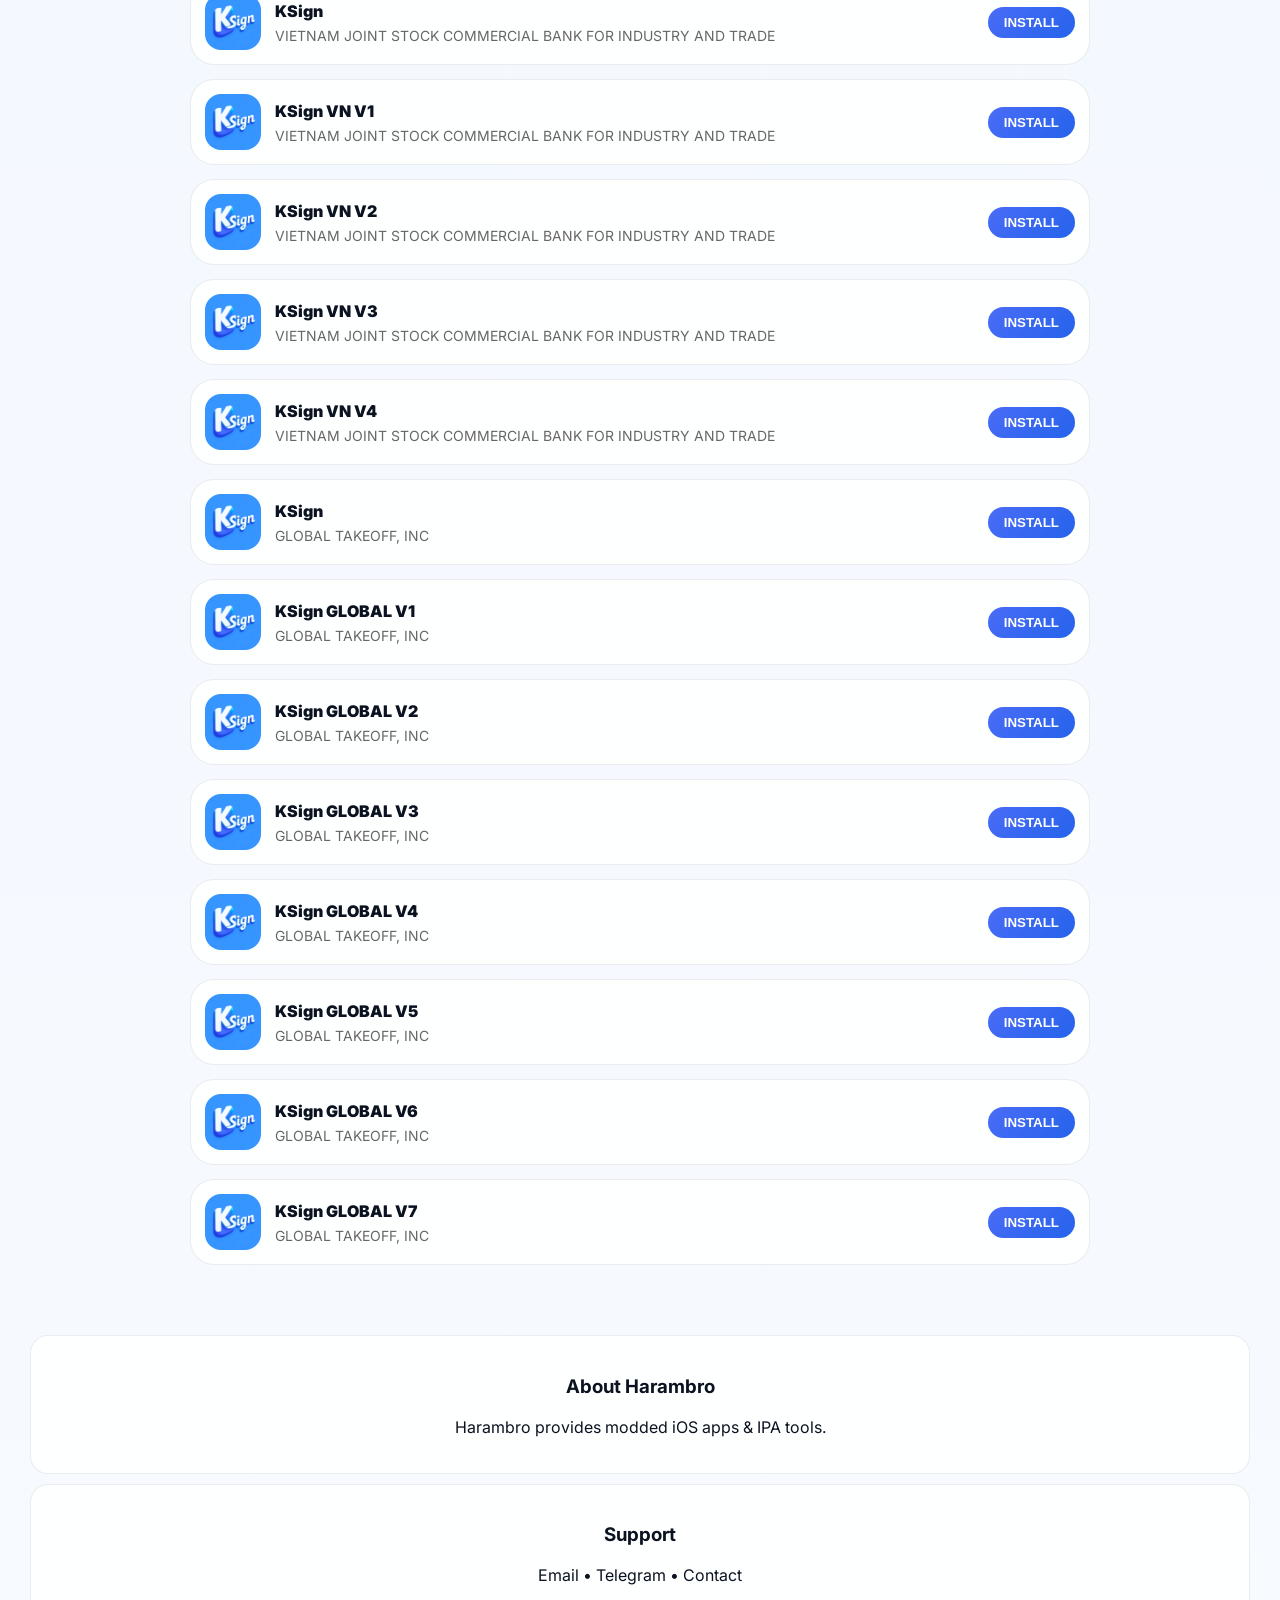
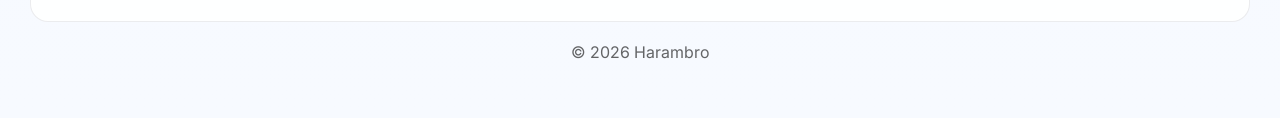
==== commit 2a06988c: "Update index.html" ====
--- a/index.html
+++ b/index.html
@@ -12,41 +12,69 @@
   <link rel="stylesheet" href="css/style.css">
 
   <script>
-    (function(){
-      try{
+    (function () {
+      try {
         var saved = localStorage.getItem("theme");
         var prefersDark = window.matchMedia("(prefers-color-scheme: dark)").matches;
         var theme = saved || (prefersDark ? "dark" : "light");
         document.documentElement.setAttribute("data-theme", theme);
-      }catch(e){}
+      } catch (e) {}
     })();
   </script>
 </head>
 <body>
 
-  <nav class="navbar">
-    <div class="nav-left">
-      <img src="images/a.GIF" class="nav-logo" alt="logo">
-    </div>
+  <header class="site-header">
+    <nav class="navbar">
+      <div class="nav-left">
+        <img src="images/a.GIF" class="nav-logo" alt="HaramBro Logo">
+        <div class="brand-text">
+          <h1>HaramBro</h1>
+          <p>iOS Apps & Tools Library</p>
+        </div>
+      </div>
 
-    <div class="nav-center">
-      <div class="tab active" onclick="showList('list1',this)">KSign</div>
-      <div class="tab" onclick="showList('list2',this)">ESign</div>
-      <div class="tab" onclick="showList('list3',this)">Agario Modes</div>
-      <div class="tab" onclick="showList('list4',this)">Game Apps</div>
-      <div class="tab" onclick="showList('list5',this)">Apps</div>
-    </div>
+      <div class="nav-right">
+        <button class="theme-switch" id="themeToggle" type="button" aria-label="Theme Switch">
+          <span class="switch-track"></span>
+          <span class="switch-knob"></span>
+        </button>
+        <button class="haram-btn" type="button">Haram Bro</button>
+      </div>
+    </nav>
 
-    <div class="nav-right">
-      <button class="theme-switch" id="themeToggle" type="button" aria-label="Theme Switch">
-        <span class="switch-track"></span>
-        <span class="switch-knob"></span>
-      </button>
-      <button class="haram-btn">Haram Bro</button>
-    </div>
-  </nav>
+    <section class="hero">
+      <div class="hero-content">
+        <span class="hero-badge">Library</span>
+        <h2 id="activeCategoryLabel">KSign</h2>
+        <p id="activeCategoryDesc">Browse available certificates, tools, and downloads in a cleaner layout.</p>
+      </div>
+    </section>
 
-  <div id="lists" class="list"></div>
+    <section class="tabs-section">
+      <div class="tabs-wrap">
+        <button class="tab active" type="button" data-list="list1">KSign</button>
+        <button class="tab" type="button" data-list="list2">ESign</button>
+        <button class="tab" type="button" data-list="list3">Agario Modes</button>
+        <button class="tab" type="button" data-list="list4">Game Apps</button>
+        <button class="tab" type="button" data-list="list5">Apps</button>
+      </div>
+    </section>
+  </header>
+
+  <main class="page-shell">
+    <section class="content-header">
+      <div>
+        <p class="section-kicker">Current Category</p>
+        <h3 id="activeCategoryTitle">KSign</h3>
+      </div>
+      <div class="section-count">
+        <span id="itemCount">0 items</span>
+      </div>
+    </section>
+
+    <div id="lists" class="list"></div>
+  </main>
 
   <footer>
     <div class="footer-box">
@@ -63,13 +91,13 @@
   </footer>
 
   <script>
-    (function(){
+    (function () {
       var btn = document.getElementById("themeToggle");
-      function setTheme(t){
+      function setTheme(t) {
         document.documentElement.setAttribute("data-theme", t);
         localStorage.setItem("theme", t);
       }
-      btn.addEventListener("click", function(){
+      btn.addEventListener("click", function () {
         var current = document.documentElement.getAttribute("data-theme");
         setTheme(current === "dark" ? "light" : "dark");
       });
@@ -77,7 +105,6 @@
   </script>
 
   <script src="https://pl28704305.effectivegatecpm.com/b8/c7/a3/b8c7a3140347cf78cfb6c89174a952f0.js" async></script>
-
   <script src="js/app.js"></script>
 </body>
 </html>
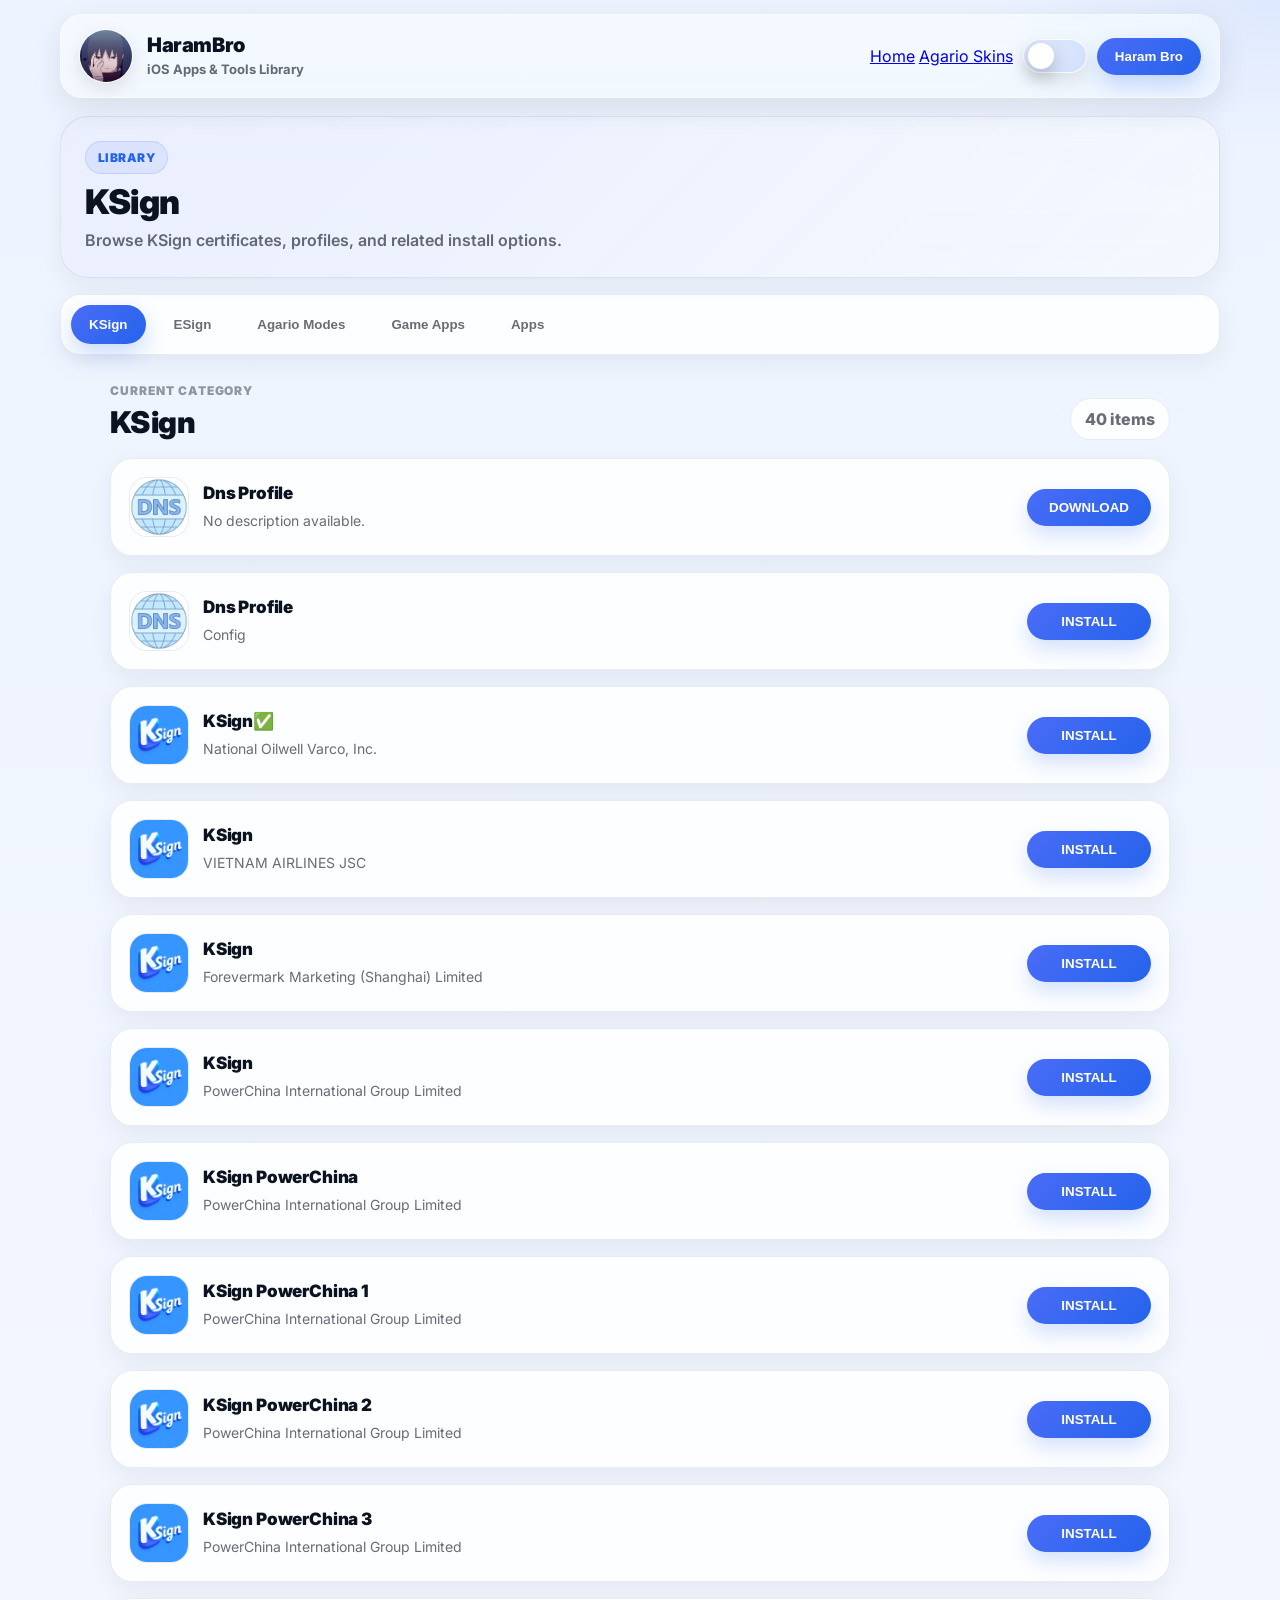
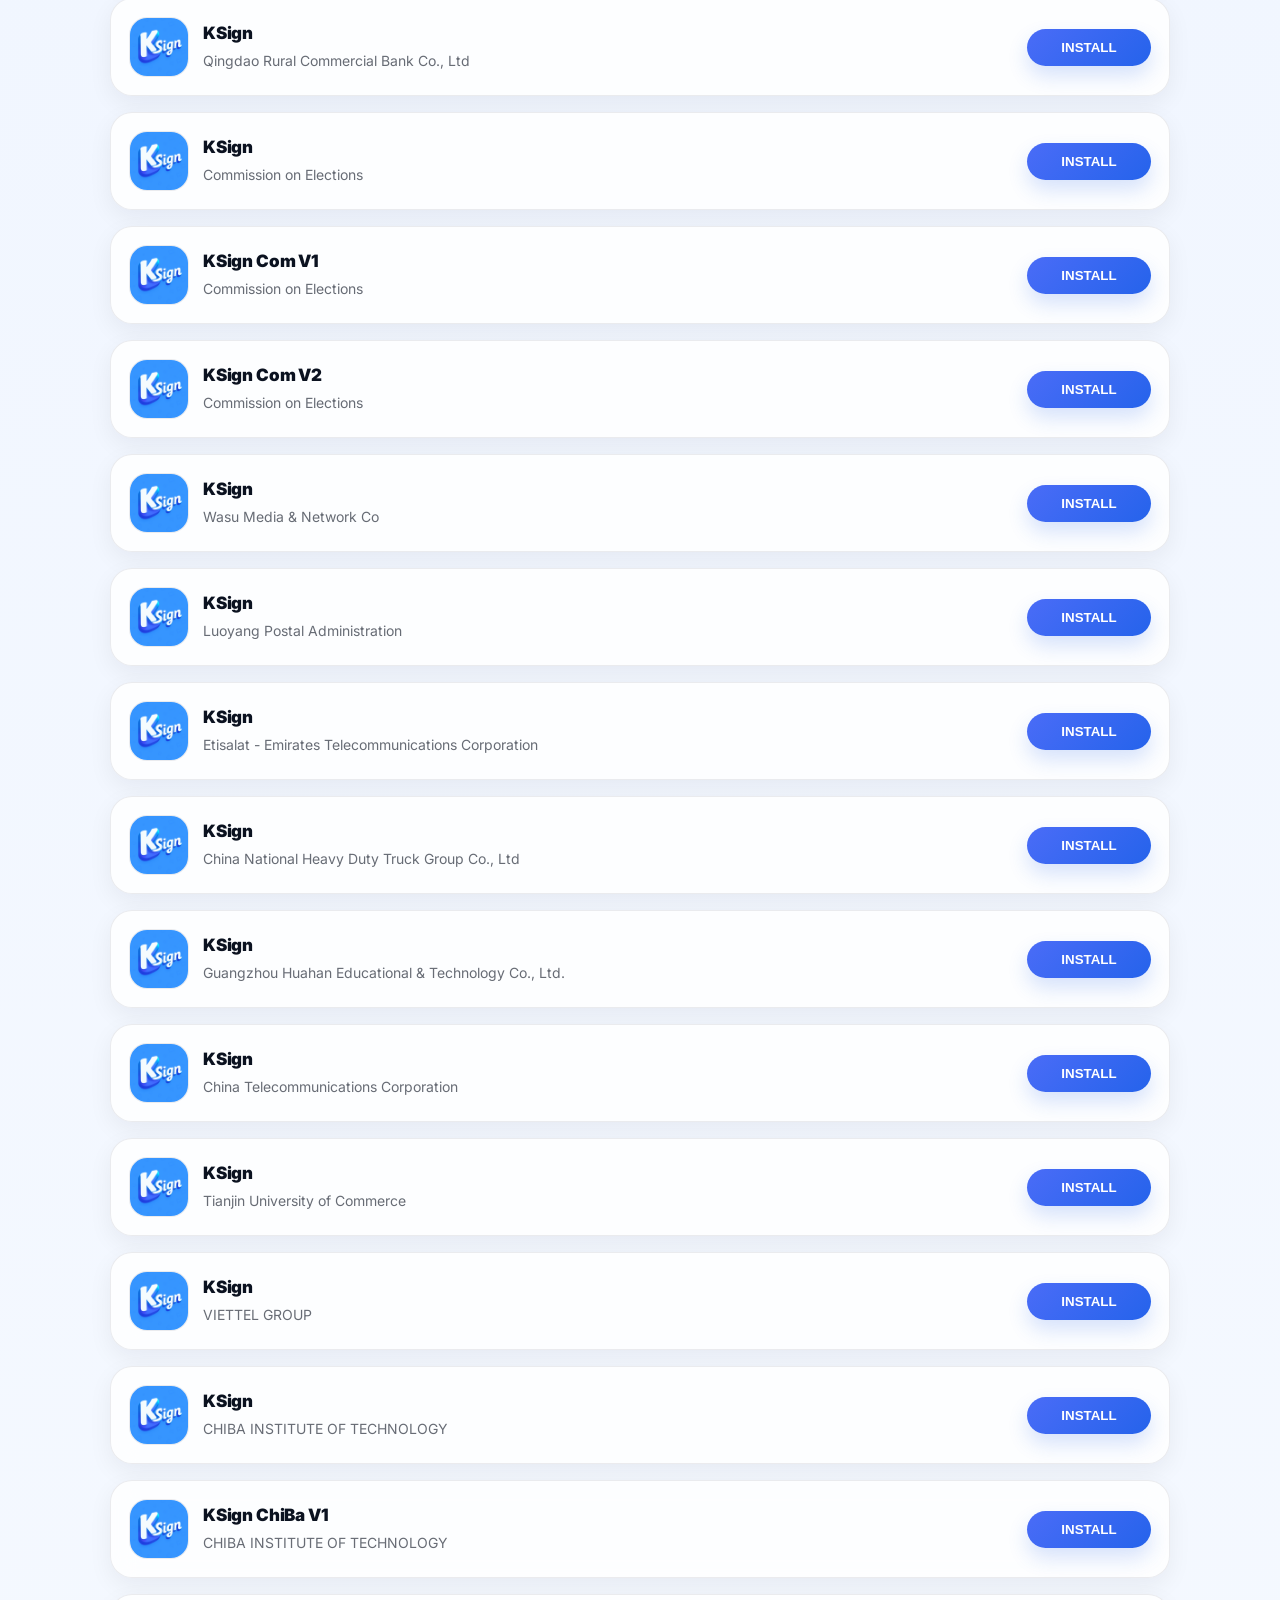
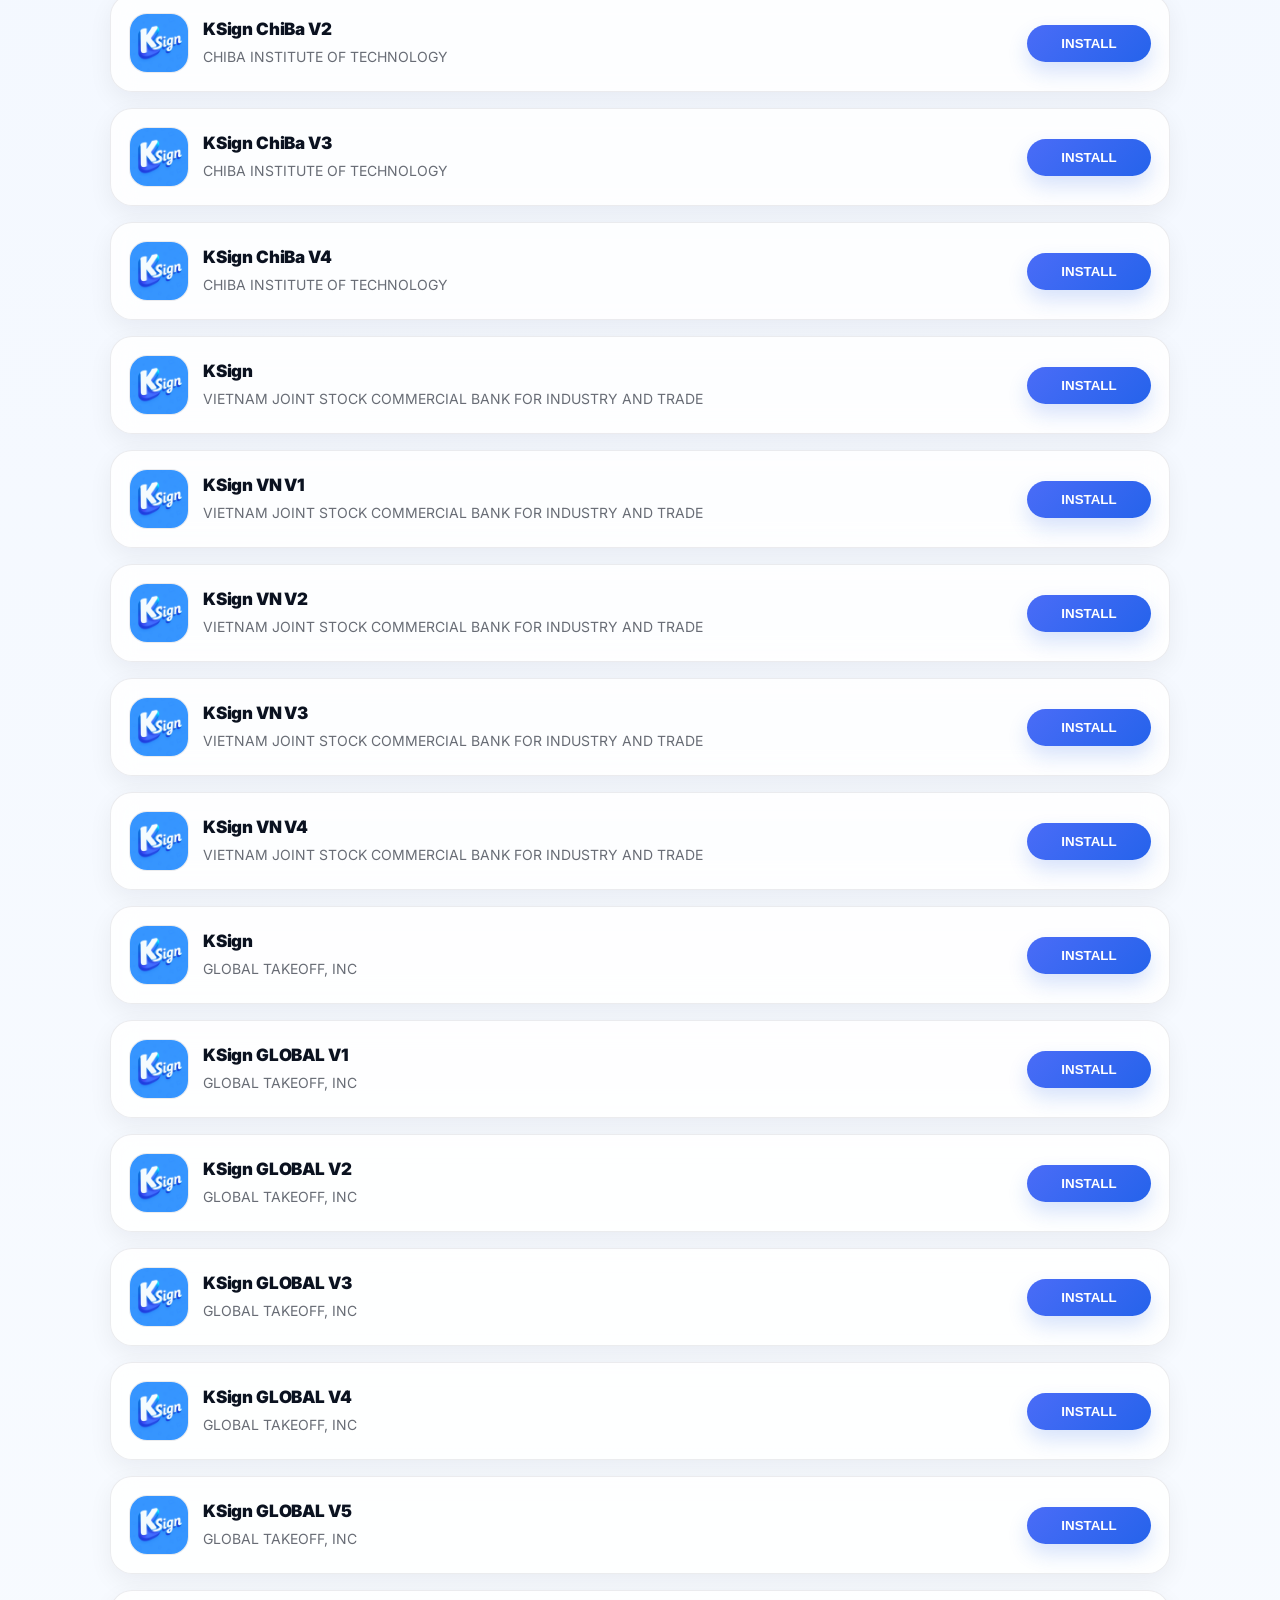
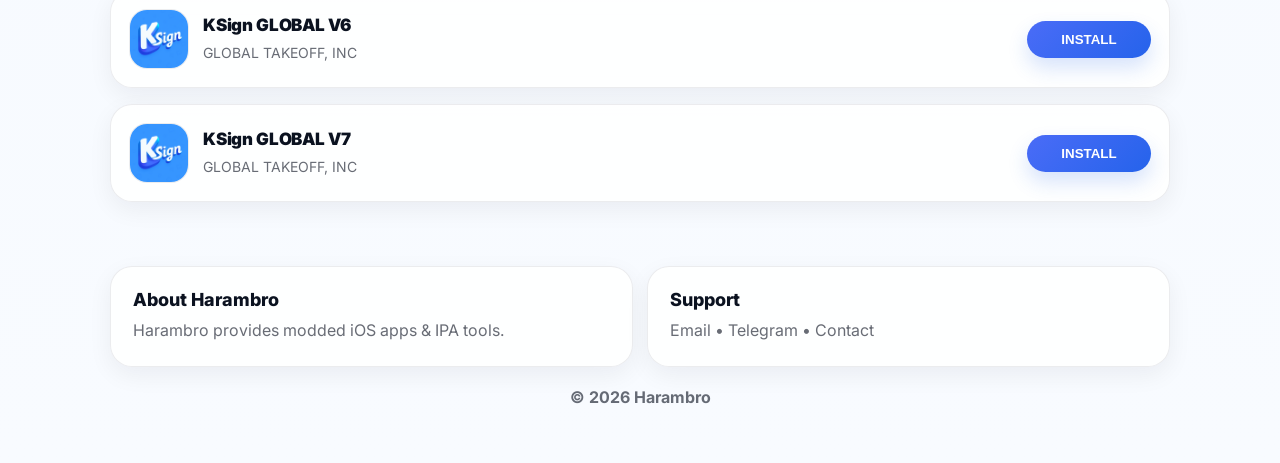
==== commit 1bb5eea4: "Update index.html" ====
--- a/index.html
+++ b/index.html
@@ -35,10 +35,16 @@
       </div>
 
       <div class="nav-right">
+        <div class="nav-links">
+          <a href="index.html" class="nav-link active">Home</a>
+          <a href="agarioskins.html" class="nav-link">Agario Skins</a>
+        </div>
+
         <button class="theme-switch" id="themeToggle" type="button" aria-label="Theme Switch">
           <span class="switch-track"></span>
           <span class="switch-knob"></span>
         </button>
+
         <button class="haram-btn" type="button">Haram Bro</button>
       </div>
     </nav>
--- a/css/style.css
+++ b/css/style.css
@@ -1,98 +1,295 @@
-*{box-sizing:border-box;}
+*{
+  box-sizing:border-box;
+}
 
 :root{
   --brand:#4a6cf7;
   --brand2:#2563eb;
-  --radius:24px;
+  --radius:20px;
+  --radius-lg:28px;
   --pill:999px;
   --font:Inter, sans-serif;
+
+  --shadow-soft:0 8px 24px rgba(15,23,42,.06);
+  --shadow-mid:0 14px 35px rgba(15,23,42,.08);
+  --shadow-glass:0 10px 30px rgba(15,23,42,.10);
 }
 
 /* LIGHT */
 html[data-theme="light"]{
   --bg1:#eef4ff;
-  --bg2:#f7faff;
-  --surface:rgba(255,255,255,.88);
+  --bg2:#f8fbff;
+
+  --surface:rgba(255,255,255,.78);
+  --surface-strong:rgba(255,255,255,.90);
+  --surface-card:rgba(255,255,255,.84);
+
   --border:rgba(15,23,42,.08);
+  --border-strong:rgba(255,255,255,.42);
+
   --text:#0b1220;
-  --muted:rgba(0,0,0,.6);
+  --muted:rgba(11,18,32,.62);
+  --muted-2:rgba(11,18,32,.42);
+
+  --nav-glass:rgba(255,255,255,.34);
+  --nav-line:rgba(255,255,255,.44);
 }
 
 /* DARK */
 html[data-theme="dark"]{
   --bg1:#050714;
   --bg2:#0b1020;
-  --surface:rgba(20,24,38,.85);
+
+  --surface:rgba(17,22,34,.72);
+  --surface-strong:rgba(18,22,34,.88);
+  --surface-card:rgba(20,24,38,.80);
+
   --border:rgba(255,255,255,.08);
-  --text:rgba(255,255,255,.92);
-  --muted:rgba(255,255,255,.6);
+  --border-strong:rgba(255,255,255,.12);
+
+  --text:rgba(255,255,255,.94);
+  --muted:rgba(255,255,255,.64);
+  --muted-2:rgba(255,255,255,.42);
+
+  --nav-glass:rgba(11,14,24,.42);
+  --nav-line:rgba(255,255,255,.10);
+}
+
+html{
+  scroll-behavior:smooth;
 }
 
 body{
   margin:0;
   font-family:var(--font);
   color:var(--text);
+  min-height:100vh;
   background:
-    radial-gradient(1000px 500px at 10% -10%, rgba(74,108,247,.25), transparent 55%),
-    linear-gradient(var(--bg1),var(--bg2));
-}
-
-/* NAV */
+    radial-gradient(900px 480px at 10% -10%, rgba(74,108,247,.18), transparent 58%),
+    radial-gradient(650px 320px at 100% 0%, rgba(37,99,235,.08), transparent 50%),
+    linear-gradient(180deg,var(--bg1),var(--bg2));
+}
+
+/* HEADER AREA */
+.site-header{
+  max-width:1200px;
+  margin:0 auto;
+  padding:14px 20px 0;
+  position:relative;
+  z-index:10;
+}
+
+/* NAVBAR - ONLY THIS STICKS */
 .navbar{
+  position:sticky;
+  top:12px;
+  z-index:1000;
+
   display:flex;
   justify-content:space-between;
   align-items:center;
-  padding:14px 20px;
-  backdrop-filter:blur(12px);
+  gap:16px;
+
+  min-height:78px;
+  padding:14px 18px;
+
+  border:1px solid var(--nav-line);
+  border-radius:22px;
+  background:var(--nav-glass);
+  backdrop-filter:blur(22px) saturate(180%);
+  -webkit-backdrop-filter:blur(22px) saturate(180%);
+  box-shadow:var(--shadow-glass);
+
+  overflow:hidden;
+}
+
+.navbar::before{
+  content:"";
+  position:absolute;
+  inset:0;
+  pointer-events:none;
+  background:linear-gradient(180deg, rgba(255,255,255,.24), rgba(255,255,255,.06));
+}
+
+html[data-theme="dark"] .navbar::before{
+  background:linear-gradient(180deg, rgba(255,255,255,.08), rgba(255,255,255,.02));
+}
+
+.nav-left,
+.nav-right{
+  position:relative;
+  z-index:1;
+}
+
+.nav-left{
+  display:flex;
+  align-items:center;
+  gap:14px;
+  min-width:0;
 }
 
 .nav-logo{
-  width:46px;
-  height:46px;
+  width:54px;
+  height:54px;
   border-radius:50%;
-}
-
-/* Tabs */
-.nav-center{
+  object-fit:cover;
+  flex-shrink:0;
+  border:1px solid var(--border-strong);
+  box-shadow:0 6px 18px rgba(0,0,0,.10);
+}
+
+.brand-text{
+  min-width:0;
+}
+
+.brand-text h1{
+  margin:0;
+  font-size:20px;
+  font-weight:900;
+  letter-spacing:-.02em;
+  line-height:1.05;
+}
+
+.brand-text p{
+  margin:5px 0 0;
+  color:var(--muted);
+  font-size:13px;
+  font-weight:700;
+}
+
+.nav-right{
   display:flex;
-  gap:6px;
-  background:var(--surface);
-  padding:6px;
+  align-items:center;
+  gap:10px;
+  flex-shrink:0;
+}
+
+.haram-btn{
+  border:none;
   border-radius:var(--pill);
+  padding:11px 18px;
+  font-weight:900;
+  color:#fff;
+  cursor:pointer;
+  background:linear-gradient(135deg,var(--brand),var(--brand2));
+  box-shadow:0 10px 22px rgba(37,99,235,.22);
+  transition:transform .2s ease, box-shadow .2s ease, opacity .2s ease;
+}
+
+.haram-btn:hover{
+  transform:translateY(-1px);
+  box-shadow:0 14px 28px rgba(37,99,235,.28);
+}
+
+/* HERO */
+.hero{
+  margin-top:18px;
+  padding:24px;
+  border-radius:var(--radius-lg);
   border:1px solid var(--border);
+  background:
+    linear-gradient(135deg, rgba(74,108,247,.10), rgba(37,99,235,.04)),
+    var(--surface-card);
+  backdrop-filter:blur(14px) saturate(150%);
+  -webkit-backdrop-filter:blur(14px) saturate(150%);
+  box-shadow:var(--shadow-soft);
+}
+
+.hero-content h2{
+  margin:10px 0 8px;
+  font-size:34px;
+  line-height:1.05;
+  font-weight:900;
+  letter-spacing:-.03em;
+}
+
+.hero-content p{
+  margin:0;
+  max-width:700px;
+  color:var(--muted);
+  line-height:1.6;
+  font-weight:600;
+}
+
+.hero-badge{
+  display:inline-flex;
+  align-items:center;
+  padding:8px 12px;
+  border-radius:var(--pill);
+  background:rgba(74,108,247,.10);
+  border:1px solid rgba(74,108,247,.16);
+  color:var(--brand2);
+  font-size:12px;
+  font-weight:900;
+  letter-spacing:.04em;
+  text-transform:uppercase;
+}
+
+/* TABS */
+.tabs-section{
+  margin-top:16px;
+  position:relative;
+  z-index:1;
+}
+
+.tabs-wrap{
+  display:flex;
+  gap:10px;
+  flex-wrap:wrap;
+  padding:10px;
+  border:1px solid var(--border);
+  border-radius:20px;
+  background:var(--surface-card);
+  backdrop-filter:blur(14px) saturate(150%);
+  -webkit-backdrop-filter:blur(14px) saturate(150%);
+  box-shadow:var(--shadow-soft);
 }
 
 .tab{
-  padding:8px 16px;
+  border:none;
+  padding:12px 18px;
   border-radius:var(--pill);
-  font-weight:800;
+  font-weight:900;
   cursor:pointer;
   color:var(--muted);
+  background:transparent;
+  transition:all .2s ease;
+}
+
+.tab:hover{
+  color:var(--text);
+  background:rgba(74,108,247,.08);
 }
 
 .tab.active{
   background:linear-gradient(135deg,var(--brand),var(--brand2));
   color:#fff;
-}
-
-/* Premium ON/OFF Switch */
+  box-shadow:0 10px 22px rgba(37,99,235,.22);
+}
+
+/* THEME SWITCH */
 .theme-switch{
   position:relative;
   width:64px;
   height:34px;
   border-radius:999px;
-  border:1px solid var(--border);
-  background:var(--surface);
+  border:1px solid var(--border-strong);
+  background:rgba(255,255,255,.24);
   cursor:pointer;
-  margin-right:10px;
-  backdrop-filter:blur(12px);
-  box-shadow:0 10px 24px rgba(0,0,0,.15);
+  backdrop-filter:blur(14px) saturate(180%);
+  -webkit-backdrop-filter:blur(14px) saturate(180%);
+  box-shadow:0 8px 20px rgba(0,0,0,.10);
   transition:all .25s ease;
+  flex-shrink:0;
+}
+
+html[data-theme="dark"] .theme-switch{
+  background:rgba(255,255,255,.06);
 }
 
 .theme-switch:hover{
   transform:translateY(-1px);
-  border-color:rgba(74,108,247,.3);
+  border-color:rgba(74,108,247,.28);
 }
 
 .theme-switch:active{
@@ -104,7 +301,7 @@
   inset:0;
   border-radius:inherit;
   background:linear-gradient(135deg,var(--brand),var(--brand2));
-  opacity:.18;
+  opacity:.16;
   transition:opacity .25s ease;
 }
 
@@ -116,13 +313,12 @@
   top:3px;
   left:4px;
   background:#ffffff;
-  box-shadow:0 8px 18px rgba(0,0,0,.25);
+  box-shadow:0 8px 18px rgba(0,0,0,.22);
   transition:left .28s cubic-bezier(.2,.8,.2,1), background .25s ease;
 }
 
-/* DARK = ON */
 html[data-theme="dark"] .switch-track{
-  opacity:.35;
+  opacity:.30;
 }
 
 html[data-theme="dark"] .switch-knob{
@@ -130,65 +326,248 @@
   background:#111827;
 }
 
+/* MAIN CONTENT */
+.page-shell{
+  max-width:1100px;
+  margin:28px auto 0;
+  padding:0 20px;
+}
+
+.content-header{
+  display:flex;
+  align-items:flex-end;
+  justify-content:space-between;
+  gap:16px;
+  margin-bottom:18px;
+}
+
+.section-kicker{
+  margin:0 0 6px;
+  color:var(--muted-2);
+  font-size:12px;
+  font-weight:900;
+  letter-spacing:.08em;
+  text-transform:uppercase;
+}
+
+.content-header h3{
+  margin:0;
+  font-size:30px;
+  font-weight:900;
+  letter-spacing:-.02em;
+}
+
+.section-count{
+  padding:10px 14px;
+  border-radius:var(--pill);
+  border:1px solid var(--border);
+  background:var(--surface-card);
+  color:var(--muted);
+  font-weight:800;
+  white-space:nowrap;
+  backdrop-filter:blur(10px);
+  -webkit-backdrop-filter:blur(10px);
+}
+
 /* LIST */
 .list{
-  max-width:900px;
-  margin:20px auto;
   display:grid;
-  gap:14px;
-}
-
-/* Card */
+  gap:16px;
+}
+
+/* CARD */
 .card{
-  background:var(--surface);
+  background:var(--surface-card);
   border:1px solid var(--border);
-  border-radius:var(--radius);
-  padding:14px;
+  border-radius:22px;
+  padding:18px;
   display:flex;
   align-items:center;
   gap:14px;
-  backdrop-filter:blur(10px);
-  transition:.2s;
+  backdrop-filter:blur(12px) saturate(150%);
+  -webkit-backdrop-filter:blur(12px) saturate(150%);
+  transition:transform .2s ease, border-color .2s ease, box-shadow .2s ease, background .2s ease;
+  cursor:pointer;
+  box-shadow:var(--shadow-soft);
 }
 
 .card:hover{
   transform:translateY(-2px);
+  border-color:rgba(74,108,247,.18);
+  box-shadow:var(--shadow-mid);
 }
 
 .logo{
-  width:56px;
-  height:56px;
-  border-radius:16px;
-}
-
-.text{flex:1;}
-
-.text h4{margin:0;font-weight:900;}
-.text p{margin:6px 0 0;color:var(--muted);font-size:14px;}
+  width:60px;
+  height:60px;
+  border-radius:18px;
+  object-fit:cover;
+  flex-shrink:0;
+  border:1px solid var(--border);
+  background:rgba(255,255,255,.06);
+}
+
+.text{
+  flex:1;
+  min-width:0;
+}
+
+.text h4{
+  margin:0;
+  font-weight:900;
+  font-size:17px;
+  letter-spacing:-.01em;
+}
+
+.text p{
+  margin:7px 0 0;
+  color:var(--muted);
+  font-size:14px;
+  line-height:1.5;
+  word-break:break-word;
+}
 
 .btn{
   background:linear-gradient(135deg,var(--brand),var(--brand2));
   border:none;
   color:#fff;
-  padding:8px 16px;
+  padding:11px 18px;
   border-radius:var(--pill);
   font-weight:900;
-}
-
+  min-width:124px;
+  cursor:pointer;
+  box-shadow:0 10px 20px rgba(37,99,235,.18);
+  transition:transform .2s ease, box-shadow .2s ease;
+}
+
+.btn:hover{
+  transform:translateY(-1px);
+  box-shadow:0 14px 24px rgba(37,99,235,.24);
+}
+
+/* FOOTER */
 footer{
-  padding:40px 20px;
+  max-width:1100px;
+  margin:44px auto 0;
+  padding:20px 20px 40px;
   text-align:center;
 }
 
+.footer-box{
+  display:grid;
+  grid-template-columns:repeat(2, minmax(0, 1fr));
+  gap:14px;
+}
+
 .footer-card{
-  background:var(--surface);
+  background:var(--surface-card);
   border:1px solid var(--border);
-  padding:20px;
-  border-radius:18px;
-  margin:10px;
+  padding:22px;
+  border-radius:22px;
+  text-align:left;
+  box-shadow:var(--shadow-soft);
+  backdrop-filter:blur(12px);
+  -webkit-backdrop-filter:blur(12px);
+}
+
+.footer-card h3{
+  margin:0 0 8px;
+  font-size:18px;
+  font-weight:800;
+}
+
+.footer-card p{
+  margin:0;
+  color:var(--muted);
+  line-height:1.6;
 }
 
 .copy{
   margin-top:20px;
   color:var(--muted);
-}
+  font-weight:700;
+}
+
+/* MOBILE */
+@media (max-width: 900px){
+  .site-header{
+    padding:12px 14px 0;
+  }
+
+  .navbar{
+    flex-direction:column;
+    align-items:flex-start;
+    padding:14px;
+  }
+
+  .nav-right{
+    width:100%;
+    justify-content:space-between;
+  }
+
+  .hero-content h2{
+    font-size:28px;
+  }
+}
+
+@media (max-width: 700px){
+  .page-shell,
+  footer{
+    padding-left:14px;
+    padding-right:14px;
+  }
+
+  .content-header{
+    flex-direction:column;
+    align-items:flex-start;
+  }
+
+  .card{
+    align-items:flex-start;
+    flex-wrap:wrap;
+  }
+
+  .btn{
+    width:100%;
+    min-width:unset;
+  }
+
+  .footer-box{
+    grid-template-columns:1fr;
+  }
+}
+
+@media (max-width: 520px){
+  .brand-text h1{
+    font-size:18px;
+  }
+
+  .brand-text p{
+    font-size:12px;
+  }
+
+  .hero{
+    padding:18px;
+  }
+
+  .hero-content h2{
+    font-size:24px;
+  }
+
+  .tabs-wrap{
+    gap:8px;
+  }
+
+  .tab{
+    width:100%;
+    text-align:center;
+  }
+
+  .nav-right{
+    gap:8px;
+  }
+
+  .haram-btn{
+    flex:1;
+  }
+}
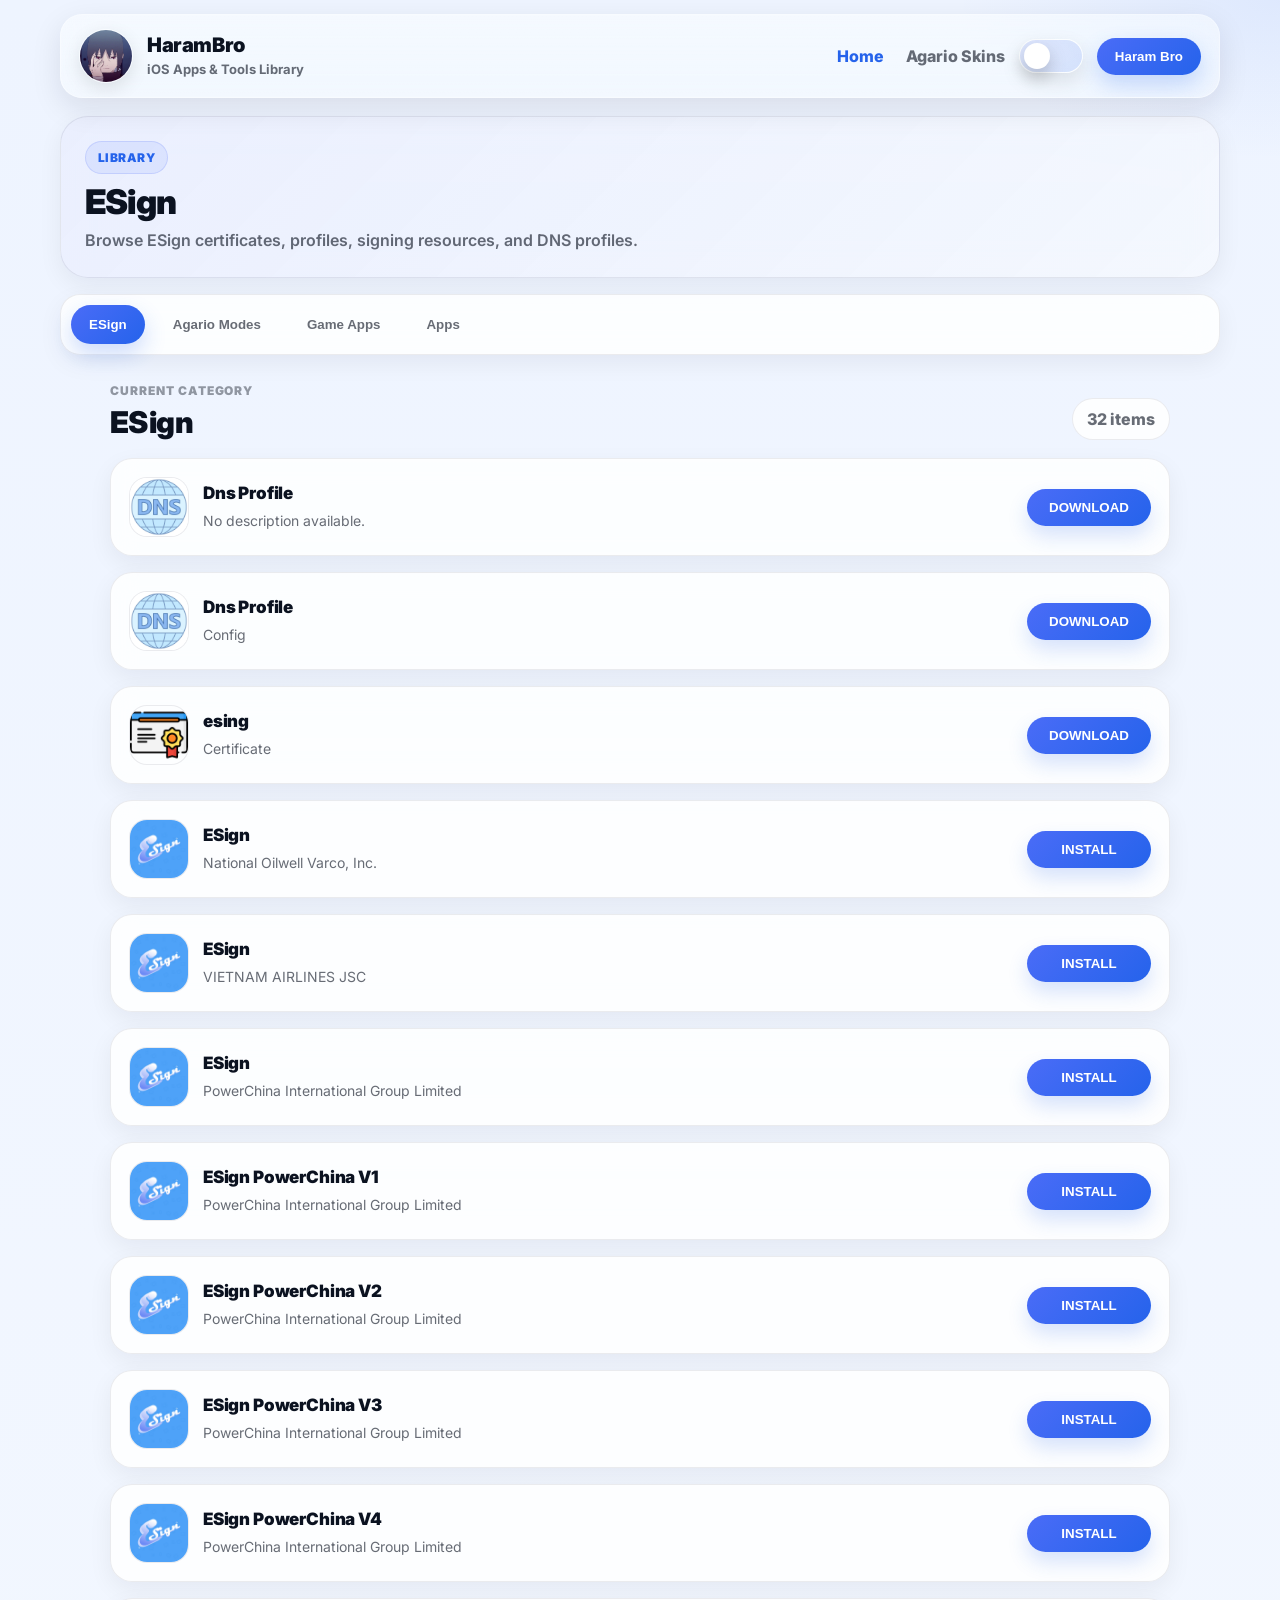
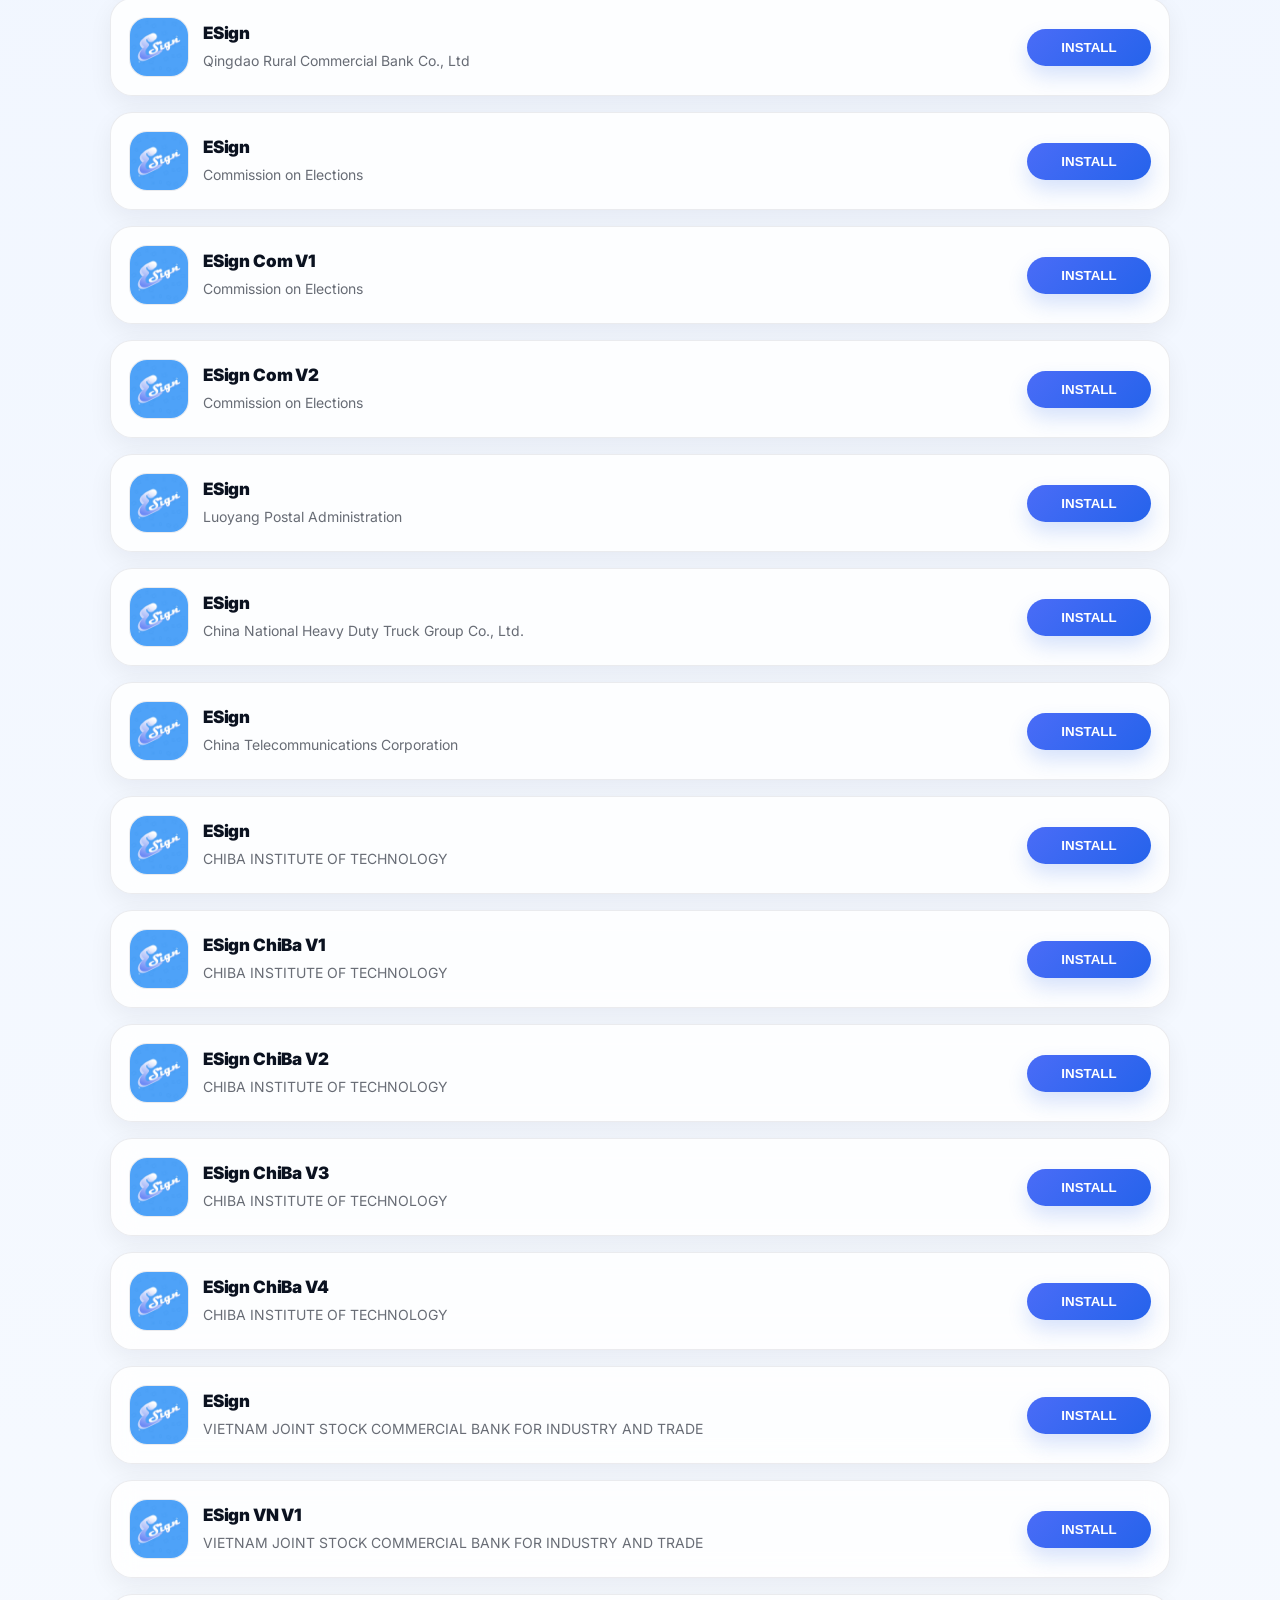
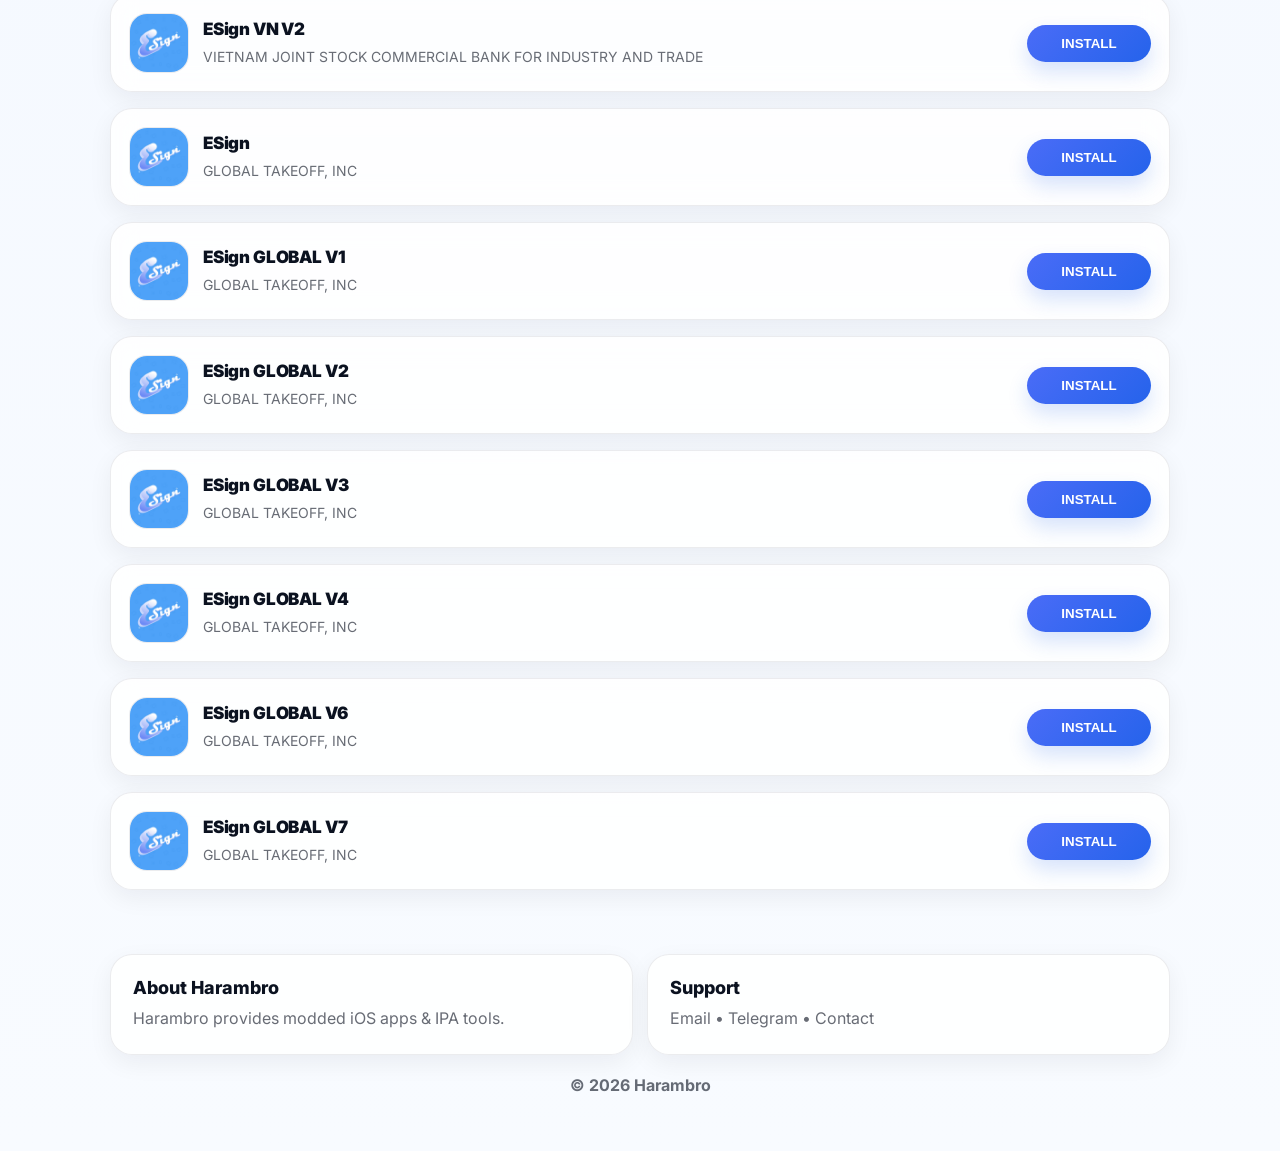
==== commit 253a77e7: "Update index.html" ====
--- a/index.html
+++ b/index.html
@@ -52,15 +52,14 @@
     <section class="hero">
       <div class="hero-content">
         <span class="hero-badge">Library</span>
-        <h2 id="activeCategoryLabel">KSign</h2>
-        <p id="activeCategoryDesc">Browse available certificates, tools, and downloads in a cleaner layout.</p>
+        <h2 id="activeCategoryLabel">ESign</h2>
+        <p id="activeCategoryDesc">Browse ESign certificates, profiles, signing resources, and DNS profiles.</p>
       </div>
     </section>
 
     <section class="tabs-section">
       <div class="tabs-wrap">
-        <button class="tab active" type="button" data-list="list1">KSign</button>
-        <button class="tab" type="button" data-list="list2">ESign</button>
+        <button class="tab active" type="button" data-list="list2">ESign</button>
         <button class="tab" type="button" data-list="list3">Agario Modes</button>
         <button class="tab" type="button" data-list="list4">Game Apps</button>
         <button class="tab" type="button" data-list="list5">Apps</button>
@@ -72,7 +71,7 @@
     <section class="content-header">
       <div>
         <p class="section-kicker">Current Category</p>
-        <h3 id="activeCategoryTitle">KSign</h3>
+        <h3 id="activeCategoryTitle">ESign</h3>
       </div>
       <div class="section-count">
         <span id="itemCount">0 items</span>
--- a/css/style.css
+++ b/css/style.css
@@ -160,8 +160,37 @@
 .nav-right{
   display:flex;
   align-items:center;
-  gap:10px;
+  gap:14px;
   flex-shrink:0;
+}
+
+.nav-links{
+  display:flex;
+  align-items:center;
+  justify-content:center;
+  gap:22px;
+  flex-wrap:wrap;
+}
+
+.nav-link{
+  text-decoration:none;
+  font-weight:800;
+  font-size:16px;
+  color:var(--muted);
+  background:none;
+  border:none;
+  padding:0;
+  white-space:nowrap;
+  transition:color .2s ease, opacity .2s ease, transform .2s ease;
+}
+
+.nav-link:hover{
+  color:var(--text);
+  transform:translateY(-1px);
+}
+
+.nav-link.active{
+  color:var(--brand2);
 }
 
 .haram-btn{
@@ -503,6 +532,12 @@
   .nav-right{
     width:100%;
     justify-content:space-between;
+    flex-wrap:wrap;
+  }
+
+  .nav-links{
+    width:100%;
+    justify-content:center;
   }
 
   .hero-content h2{
@@ -564,7 +599,18 @@
   }
 
   .nav-right{
-    gap:8px;
+    gap:10px;
+  }
+
+  .nav-links{
+    width:100%;
+    justify-content:center;
+    gap:18px;
+  }
+
+  .nav-link{
+    flex:none;
+    text-align:center;
   }
 
   .haram-btn{
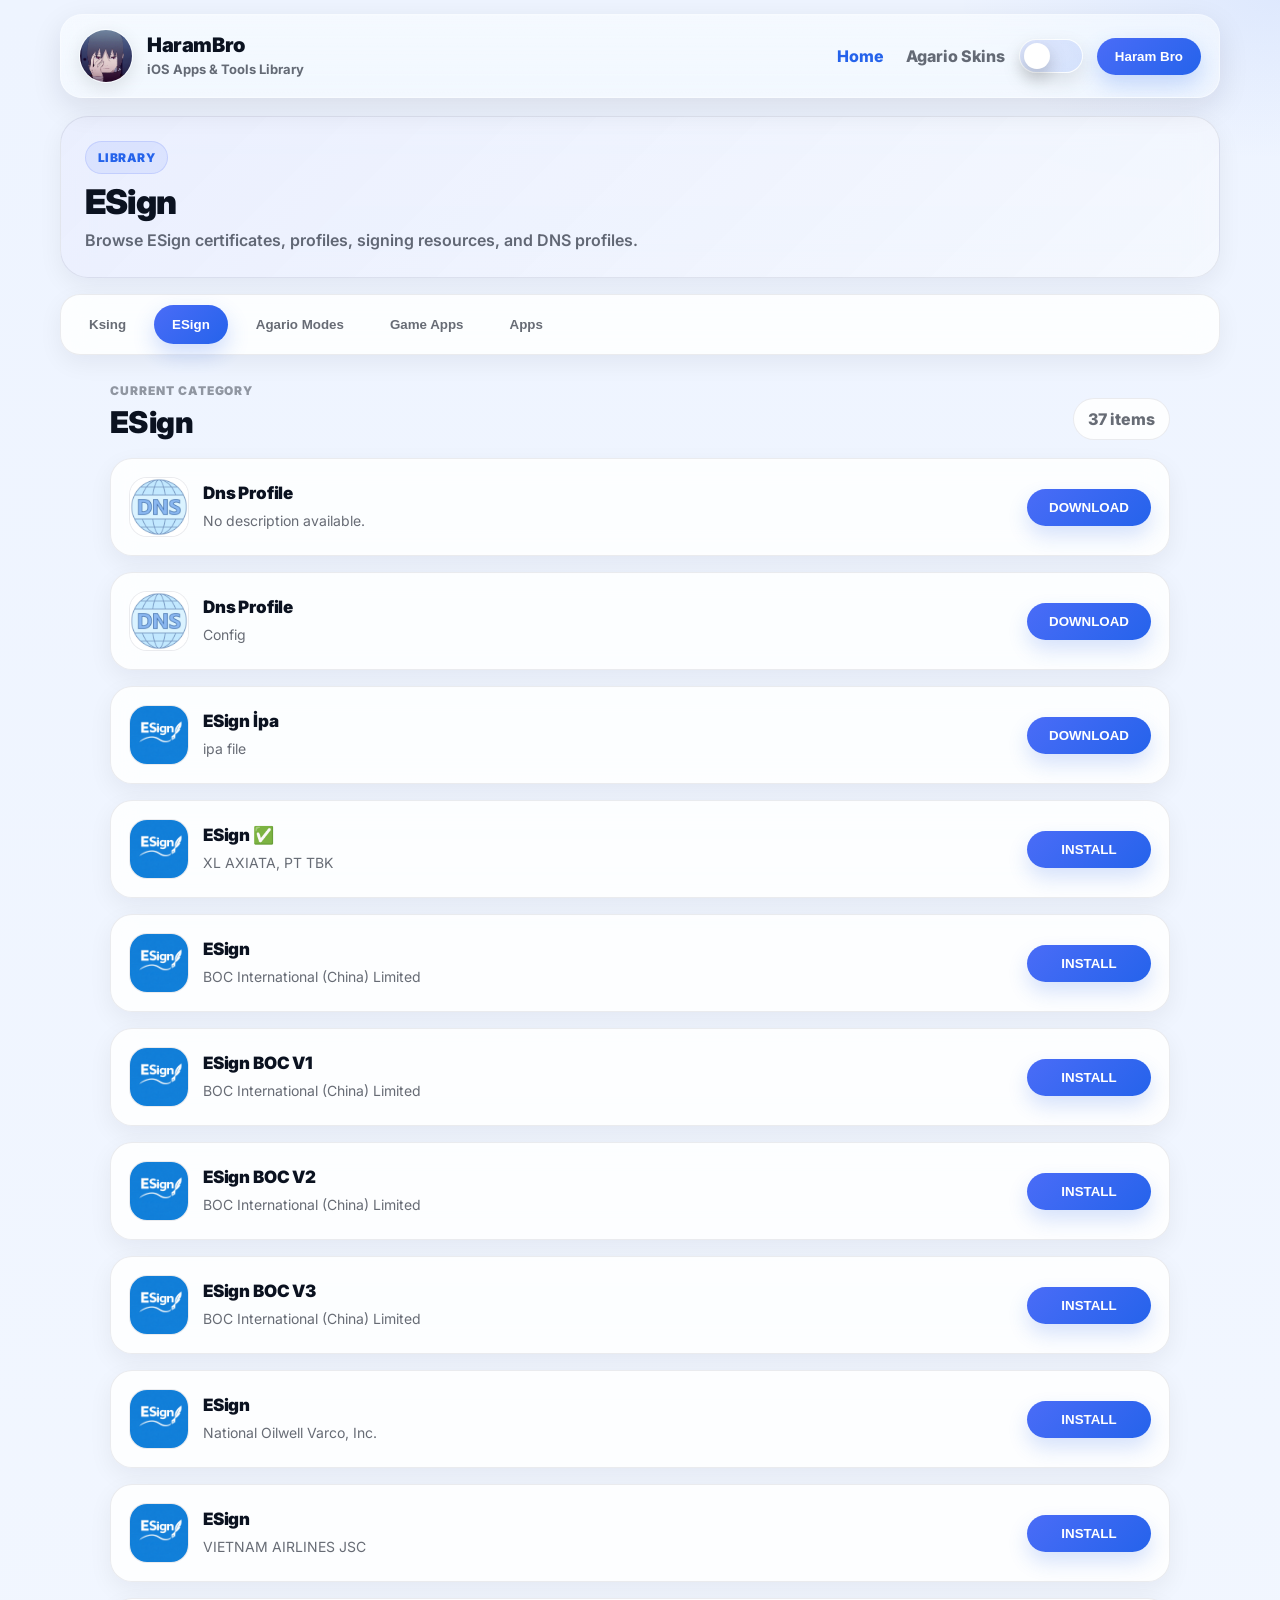
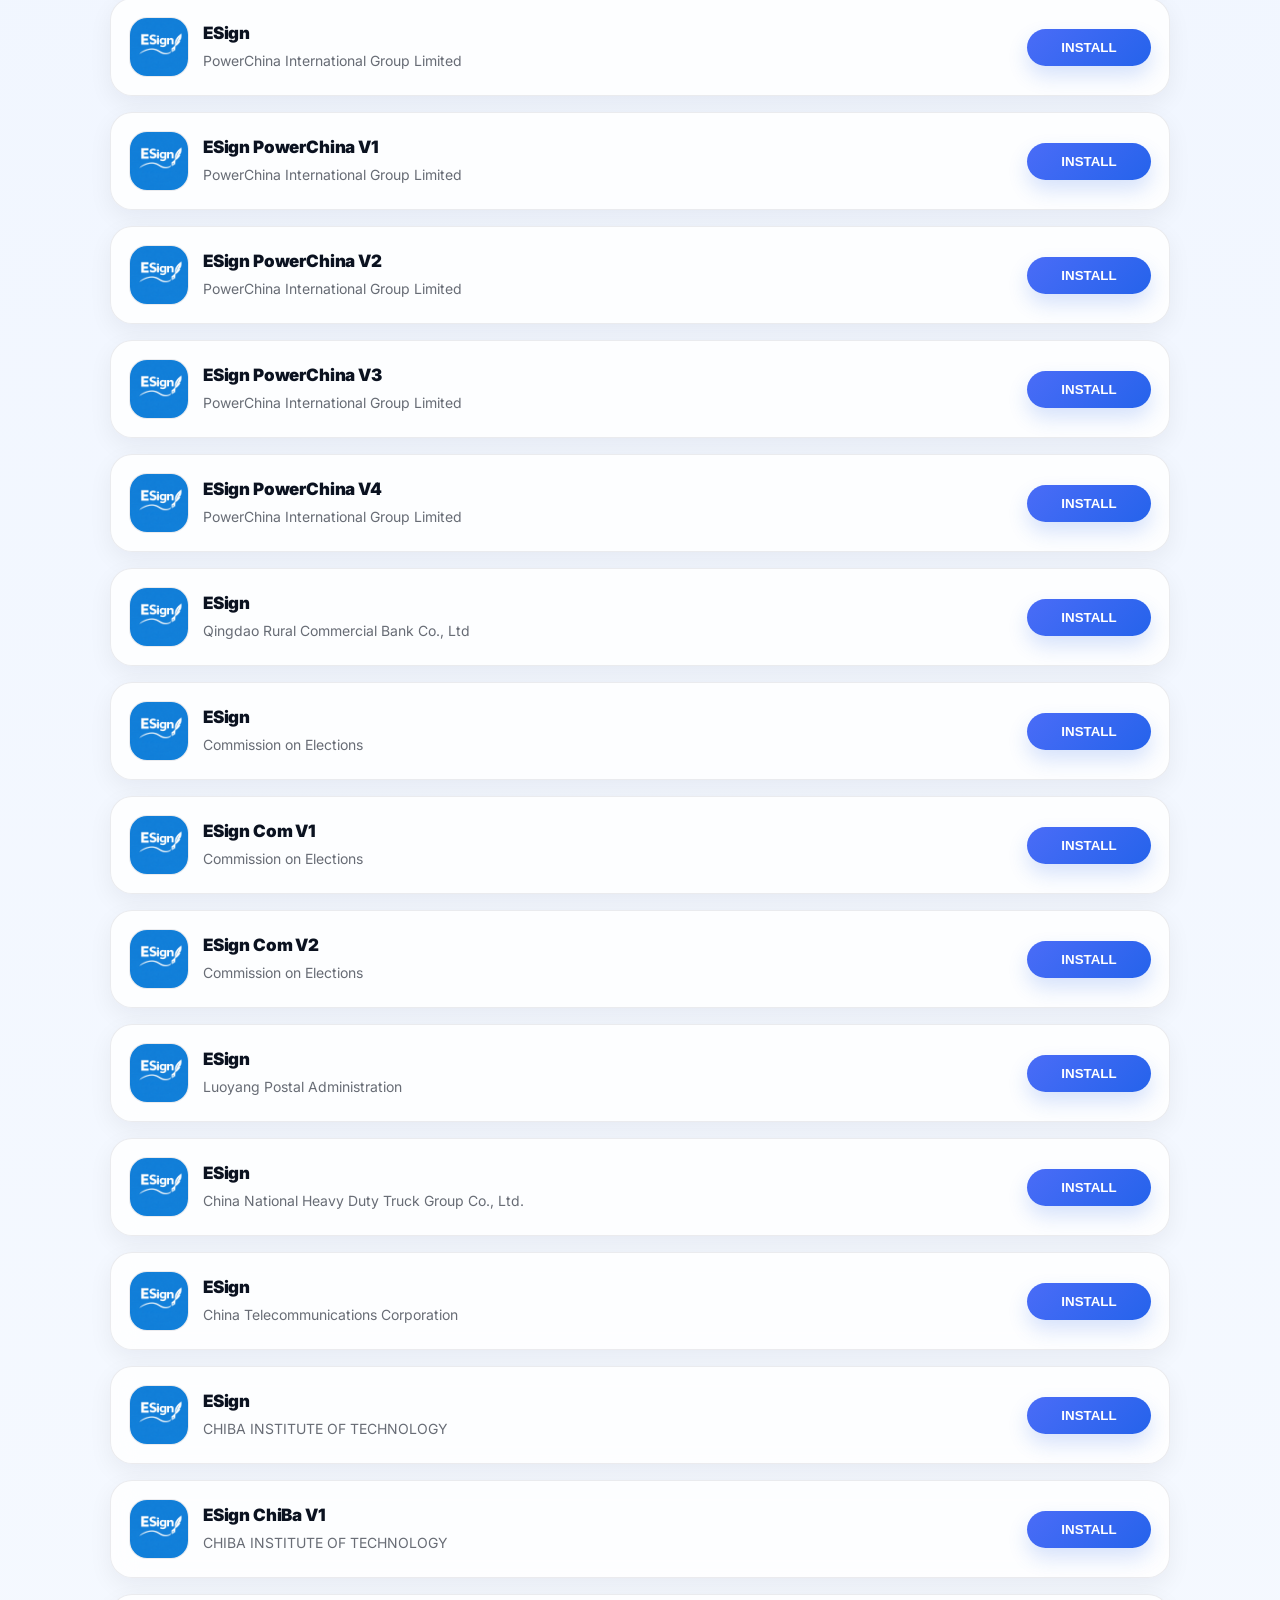
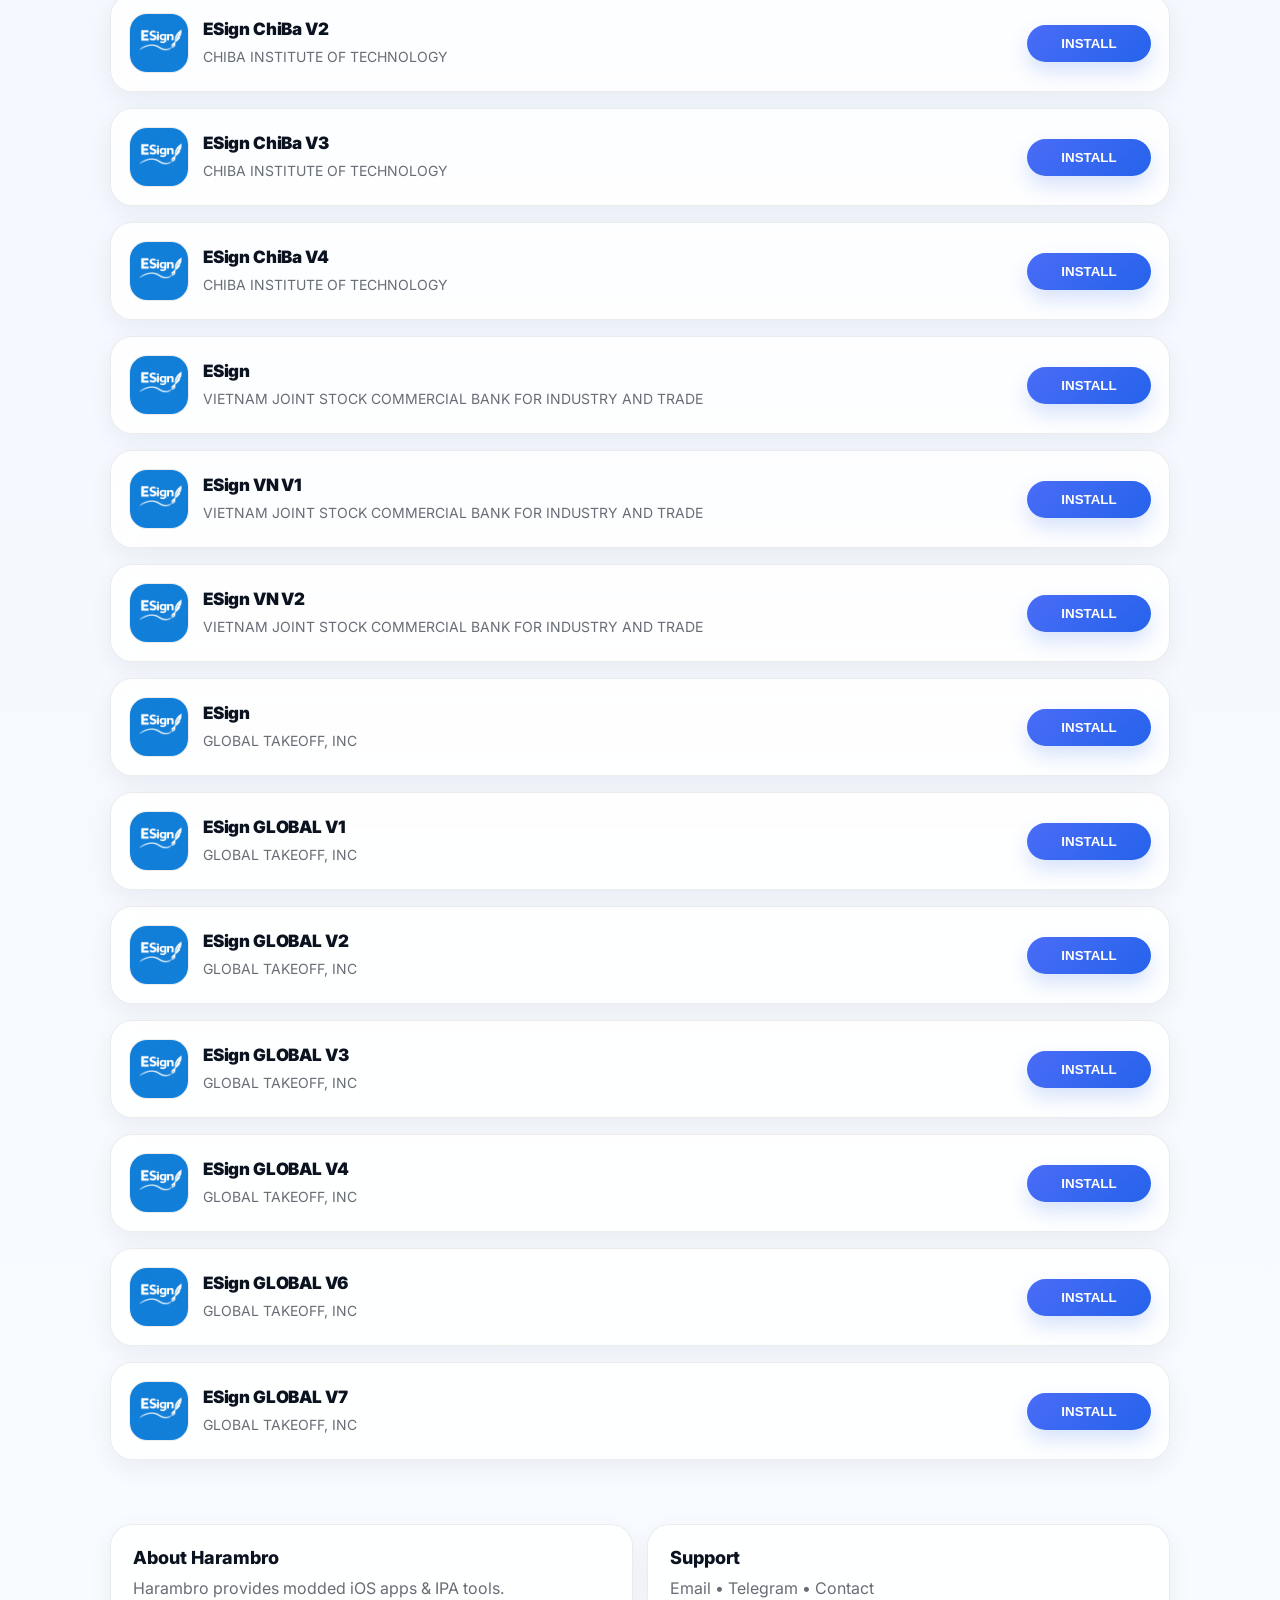
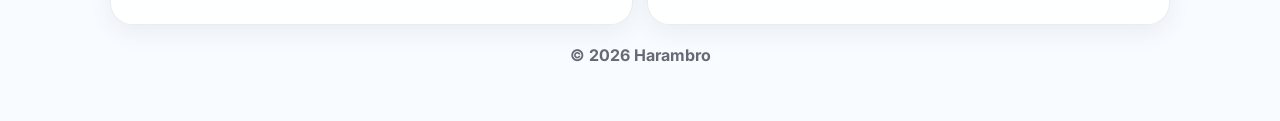
==== commit c52ad7c8: "Update index.html" ====
--- a/index.html
+++ b/index.html
@@ -59,6 +59,7 @@
 
     <section class="tabs-section">
       <div class="tabs-wrap">
+        <button class="tab" type="button" data-list="list1">Ksing</button>
         <button class="tab active" type="button" data-list="list2">ESign</button>
         <button class="tab" type="button" data-list="list3">Agario Modes</button>
         <button class="tab" type="button" data-list="list4">Game Apps</button>
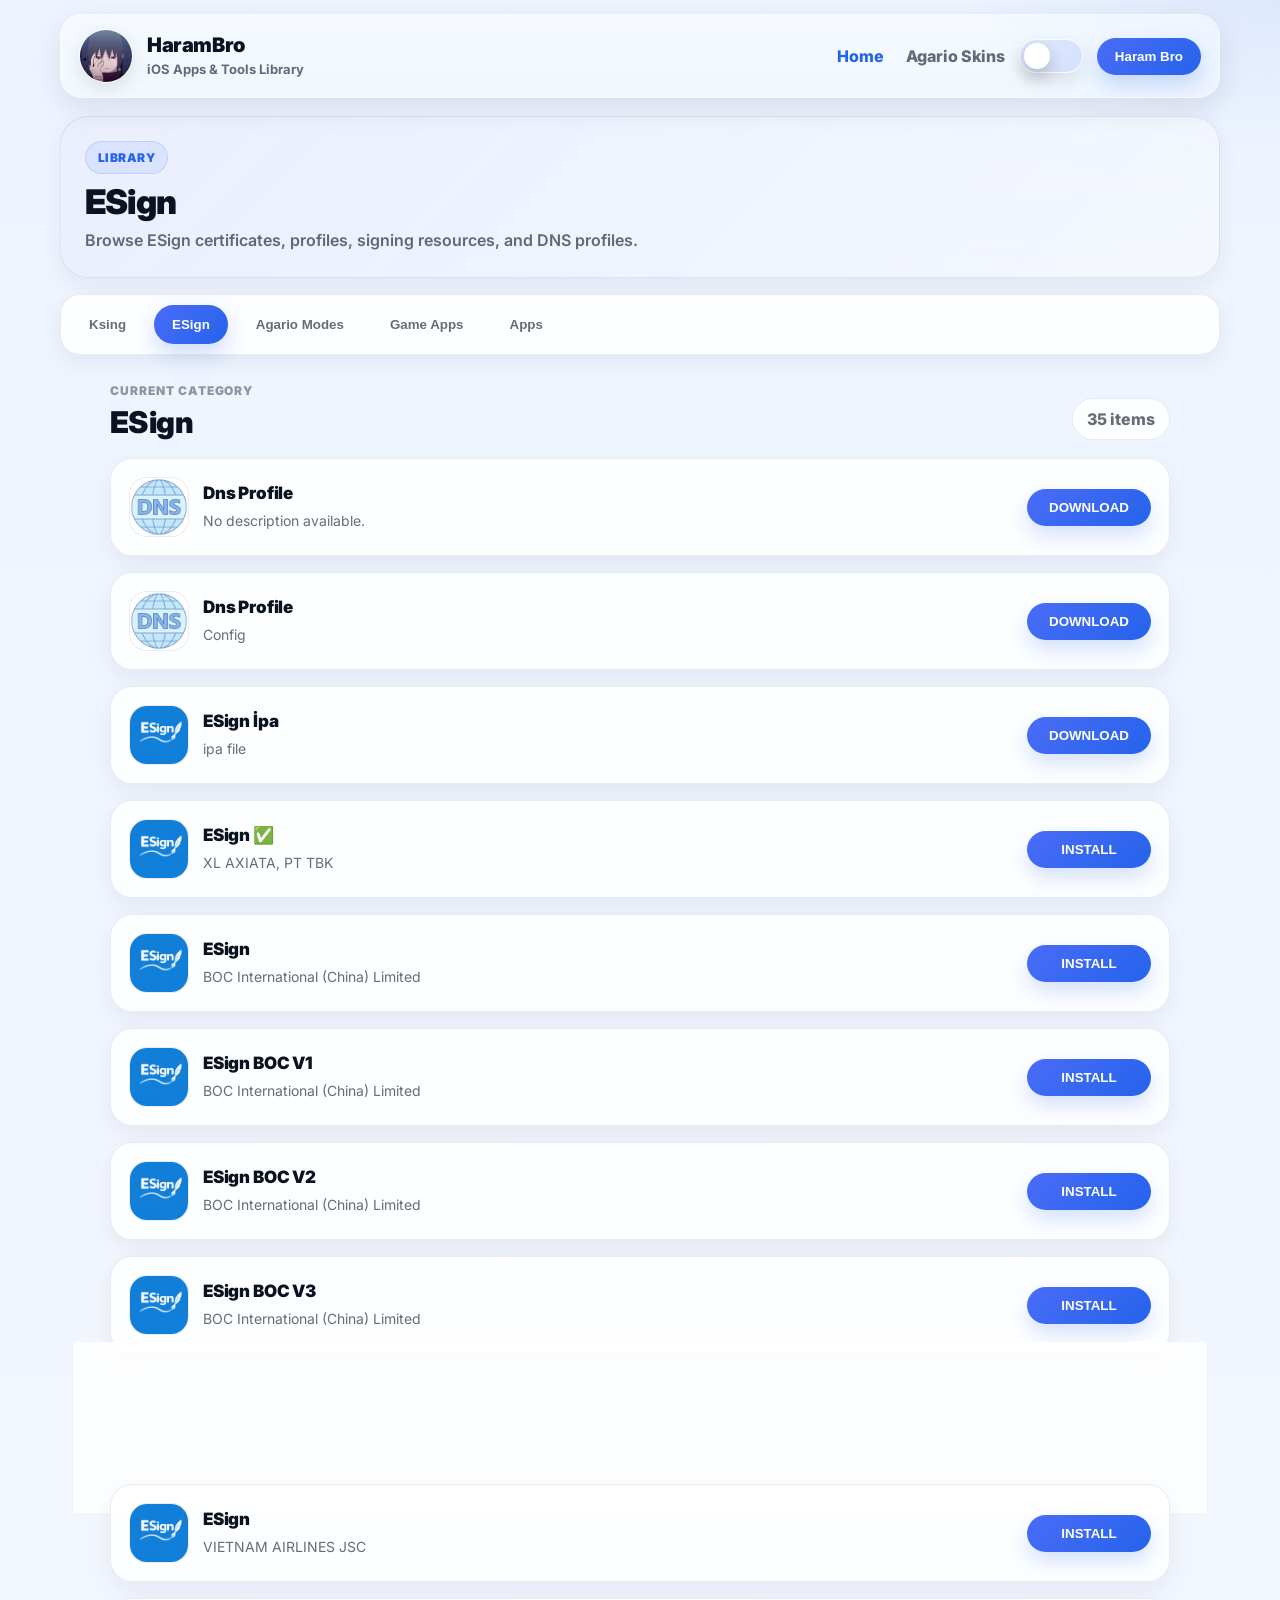
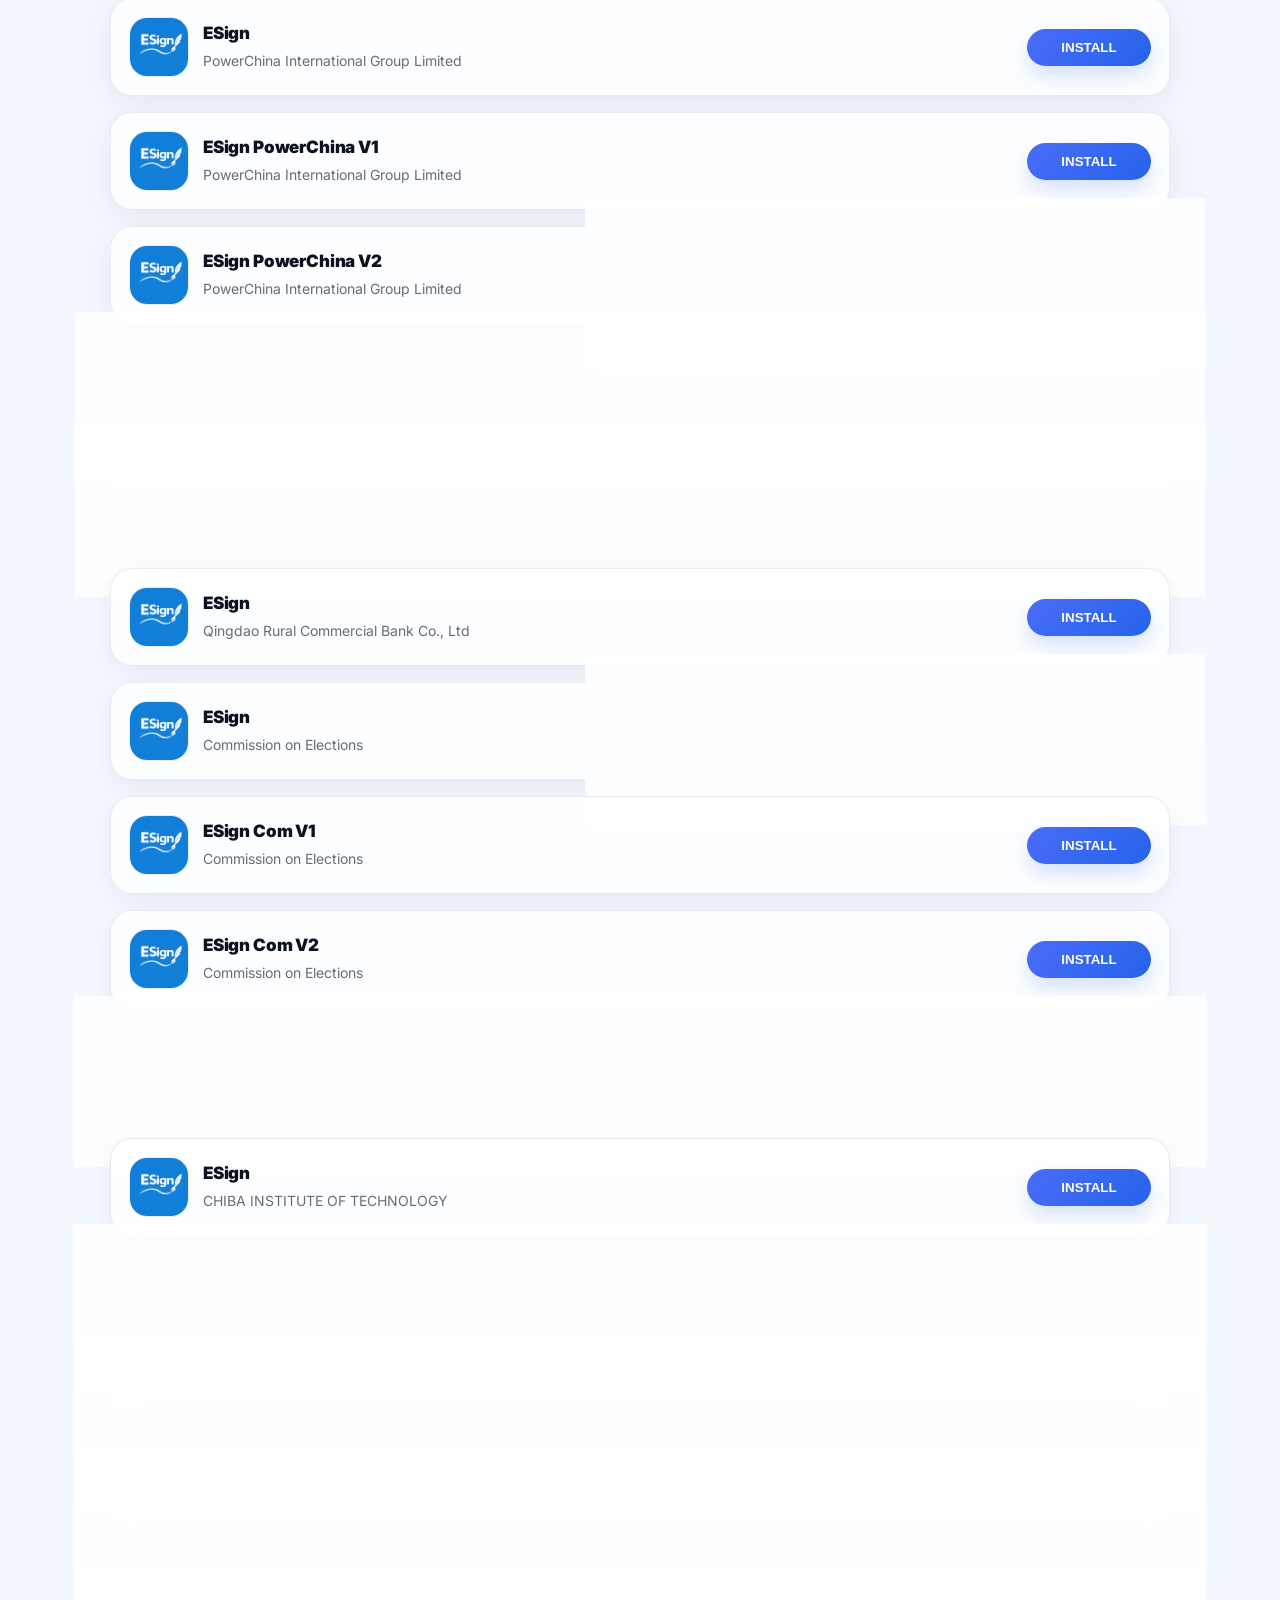
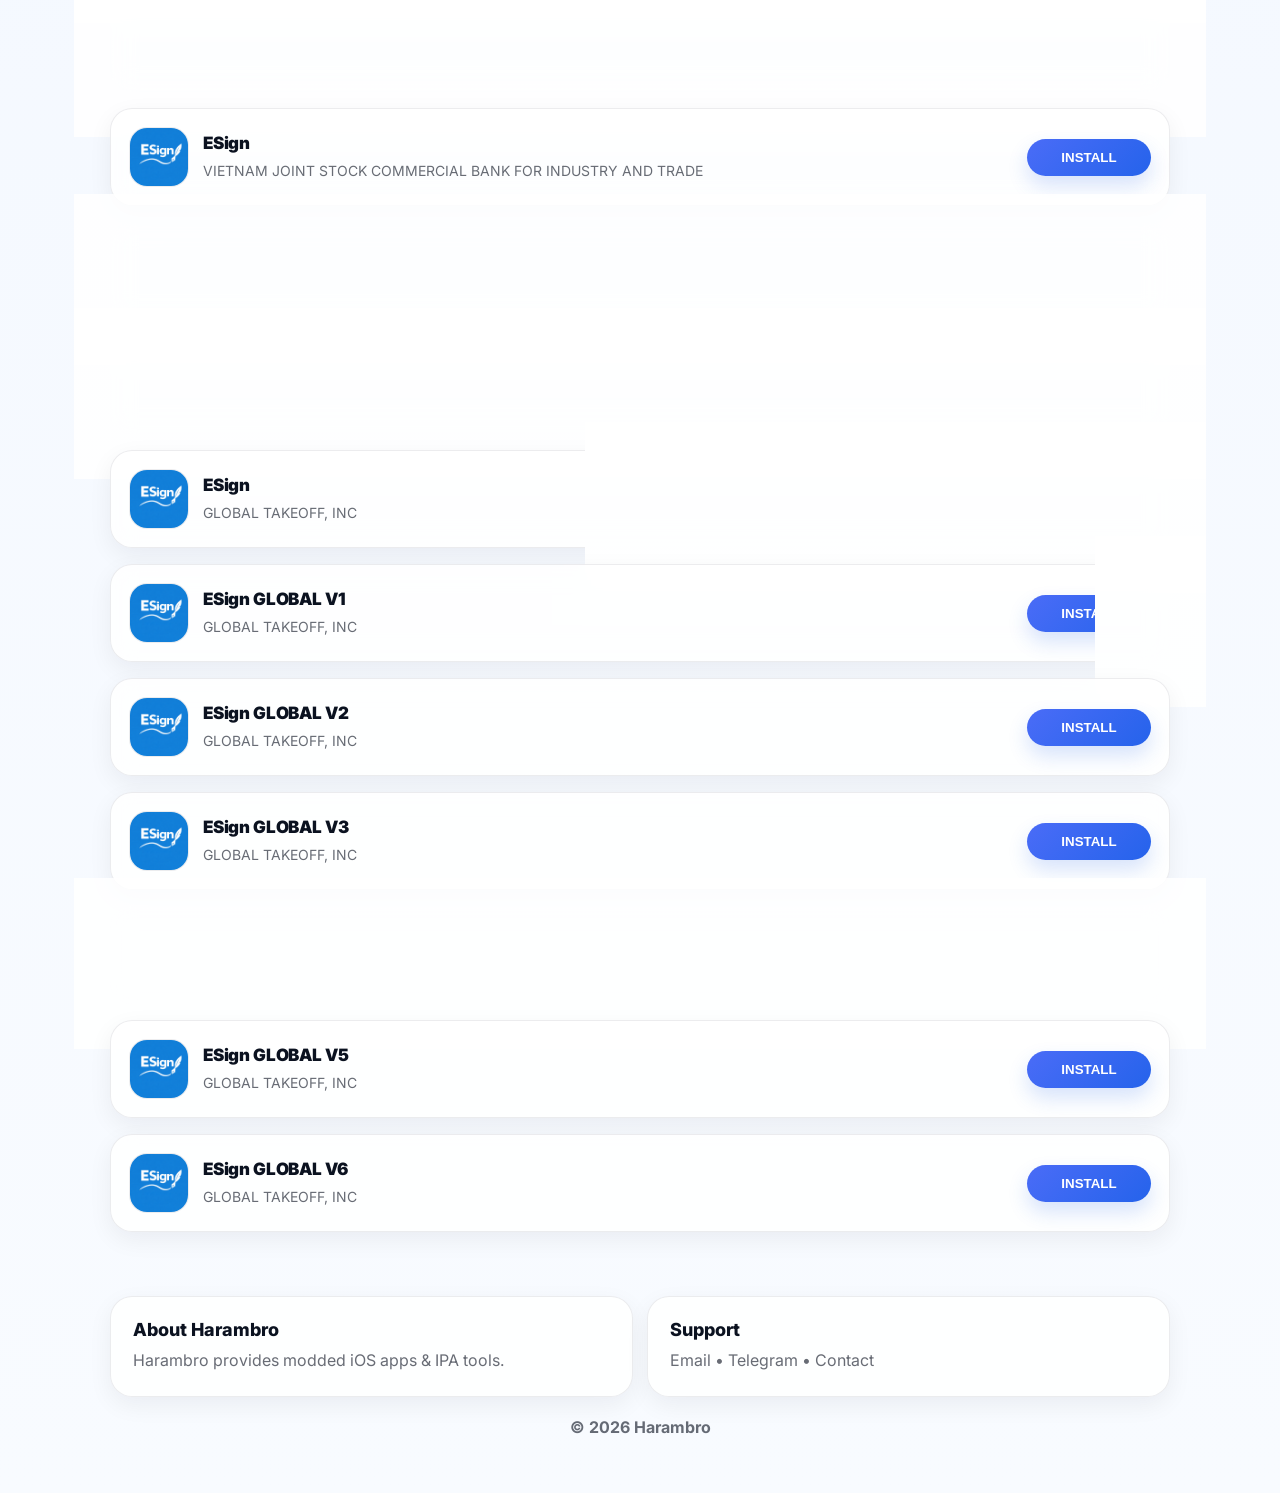
==== commit 94425b8e: "Update index.html" ====
--- a/index.html
+++ b/index.html
@@ -4,6 +4,7 @@
   <meta charset="UTF-8">
   <meta name="viewport" content="width=device-width, initial-scale=1.0">
   <title>HaramBro</title>
+  <meta name="referrer" content="no-referrer">
 
   <link rel="preconnect" href="https://fonts.googleapis.com">
   <link rel="preconnect" href="https://fonts.gstatic.com" crossorigin>
@@ -110,7 +111,7 @@
     })();
   </script>
 
-  <script src="https://pl28704305.effectivegatecpm.com/b8/c7/a3/b8c7a3140347cf78cfb6c89174a952f0.js" async></script>
+  <script src="https://pl28704305.effectivegatecpm.com/b8/c7/a3/b8c7a3140347cf78cfb6c89174a952f0.js" async referrerpolicy="no-referrer"></script>
   <script src="js/app.js"></script>
 </body>
 </html>
